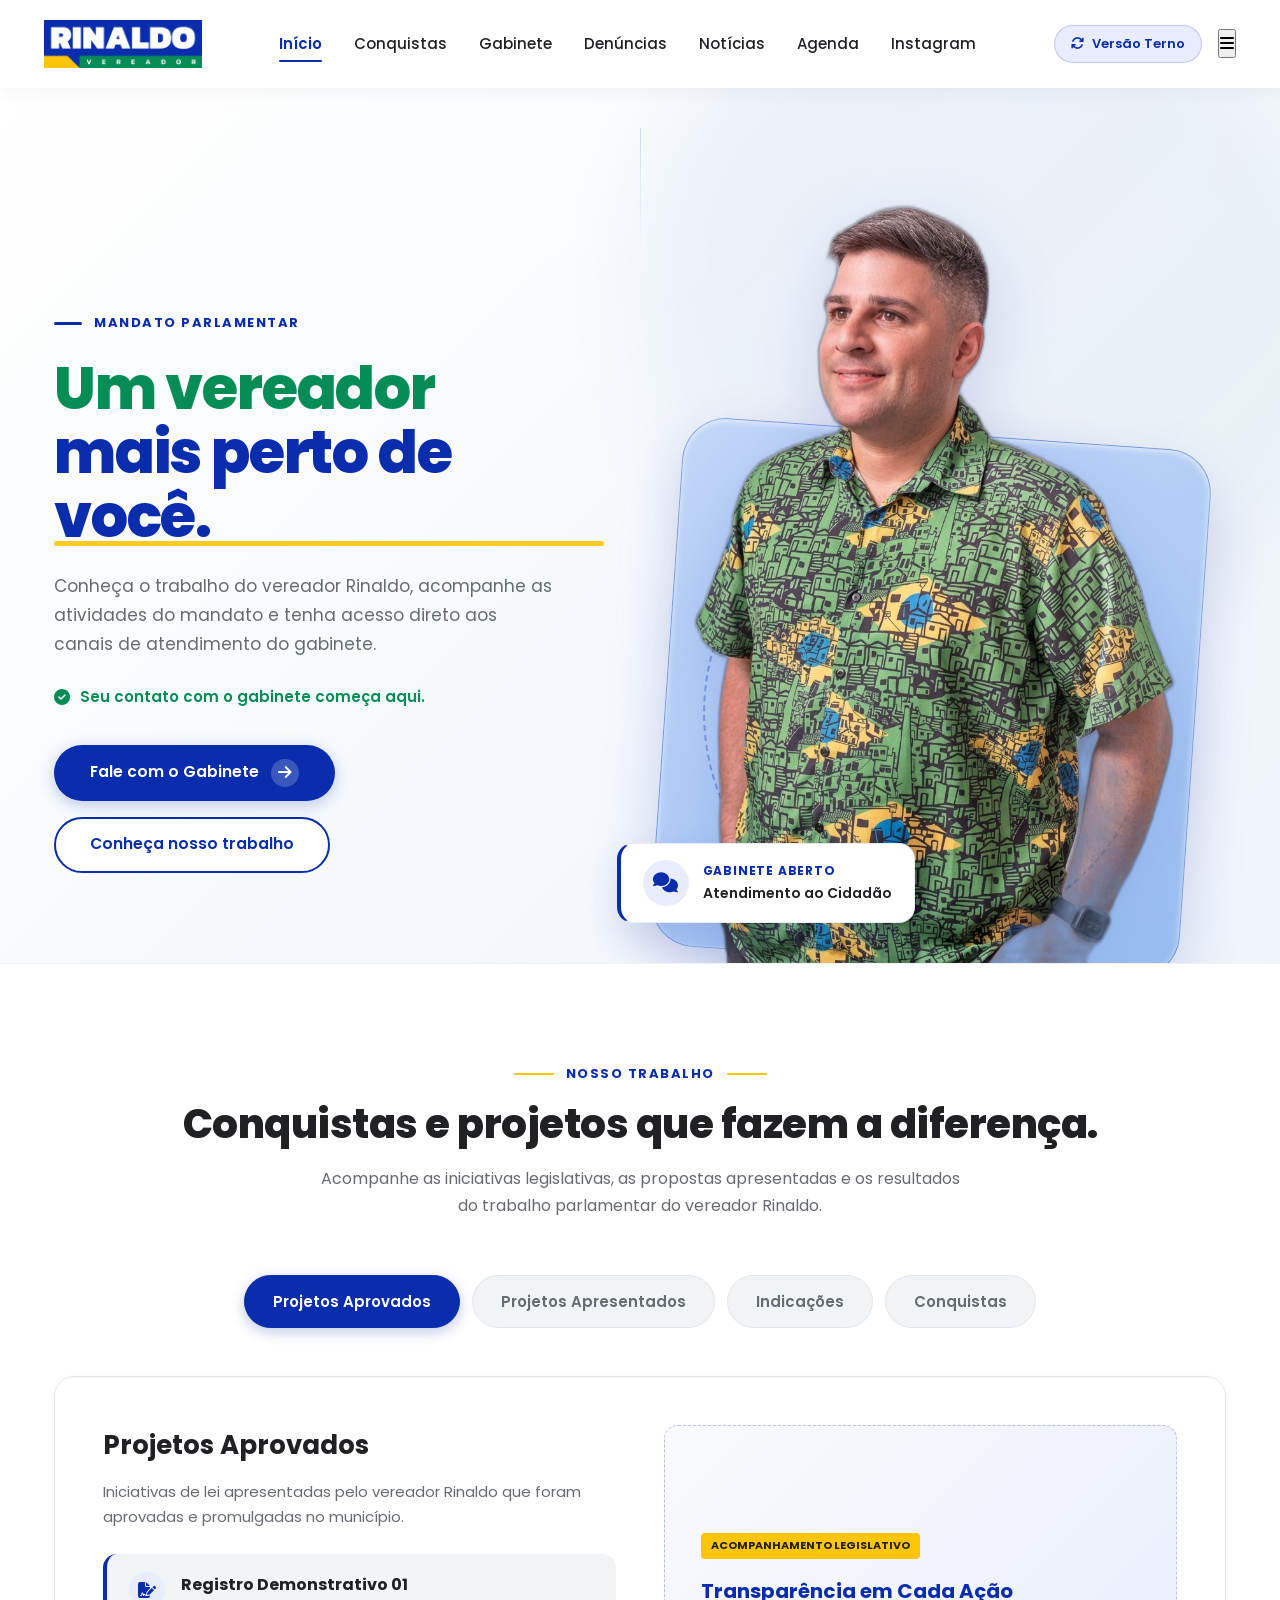
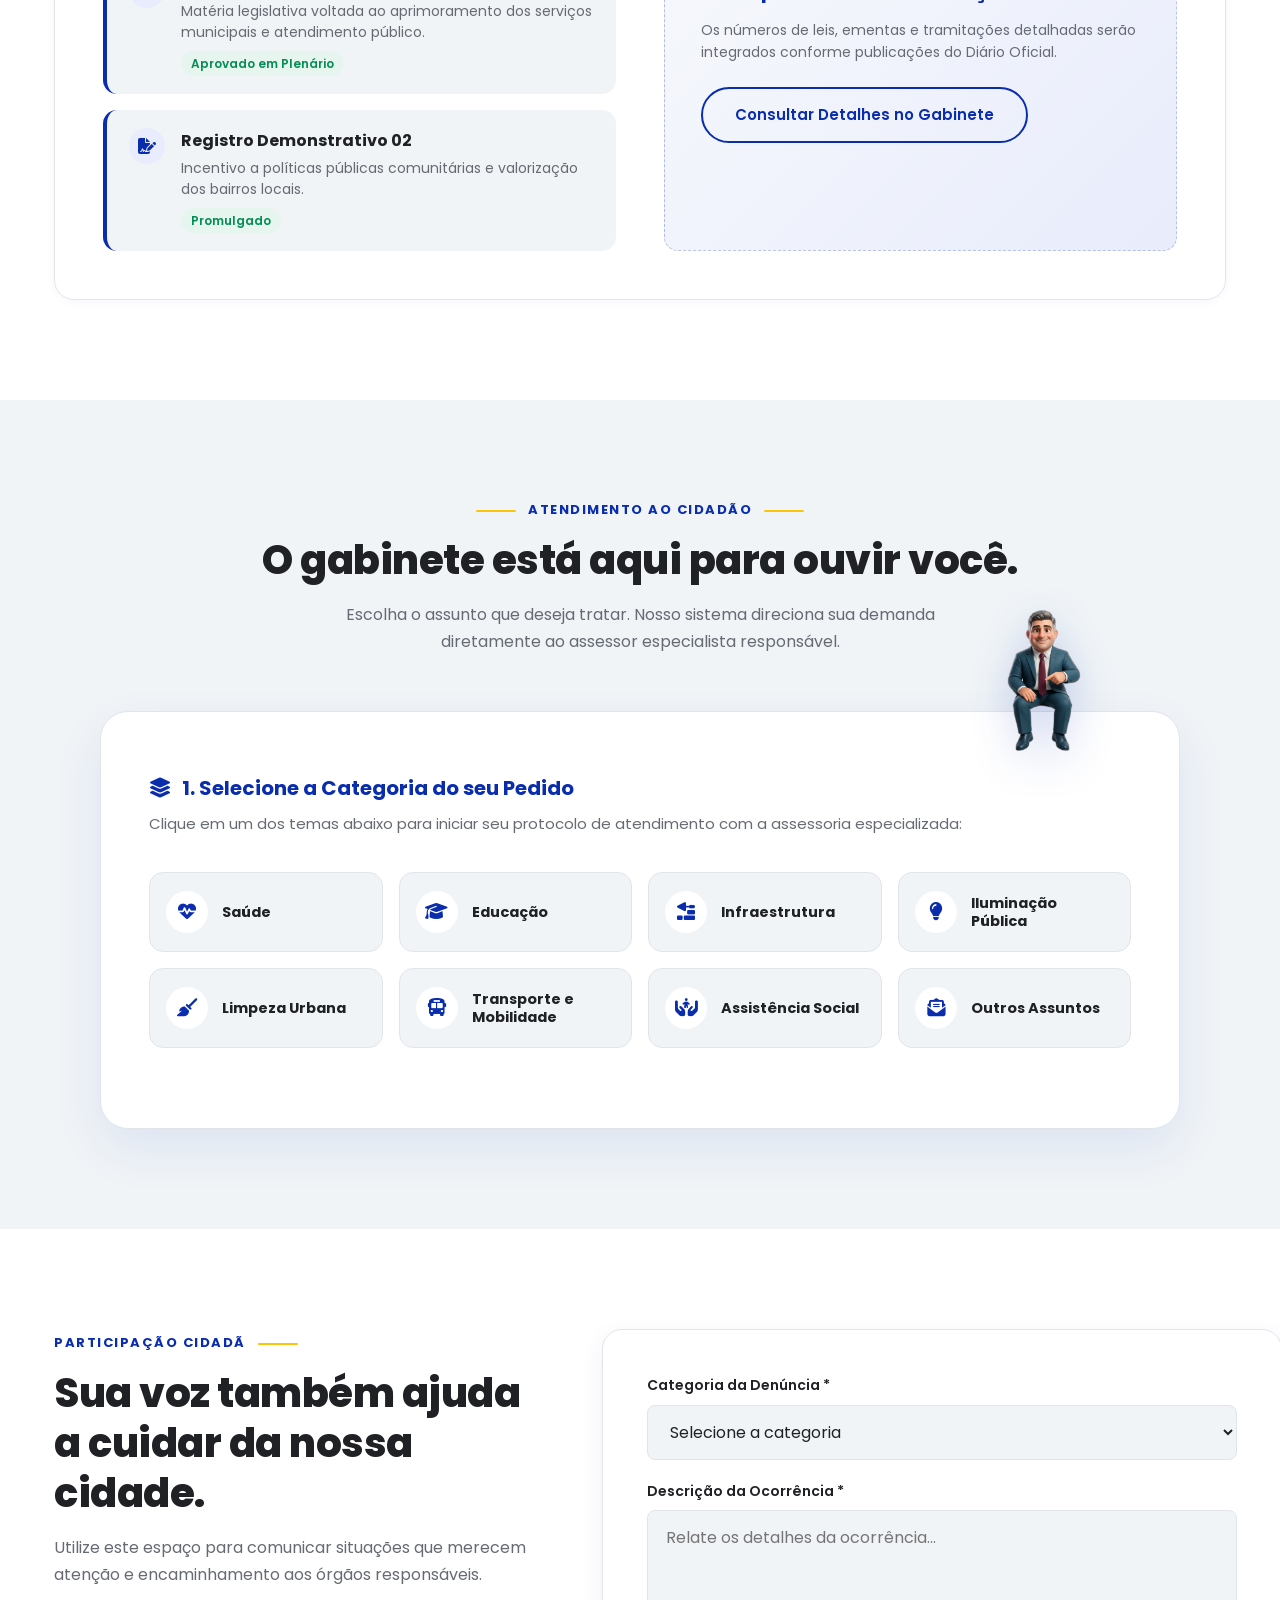
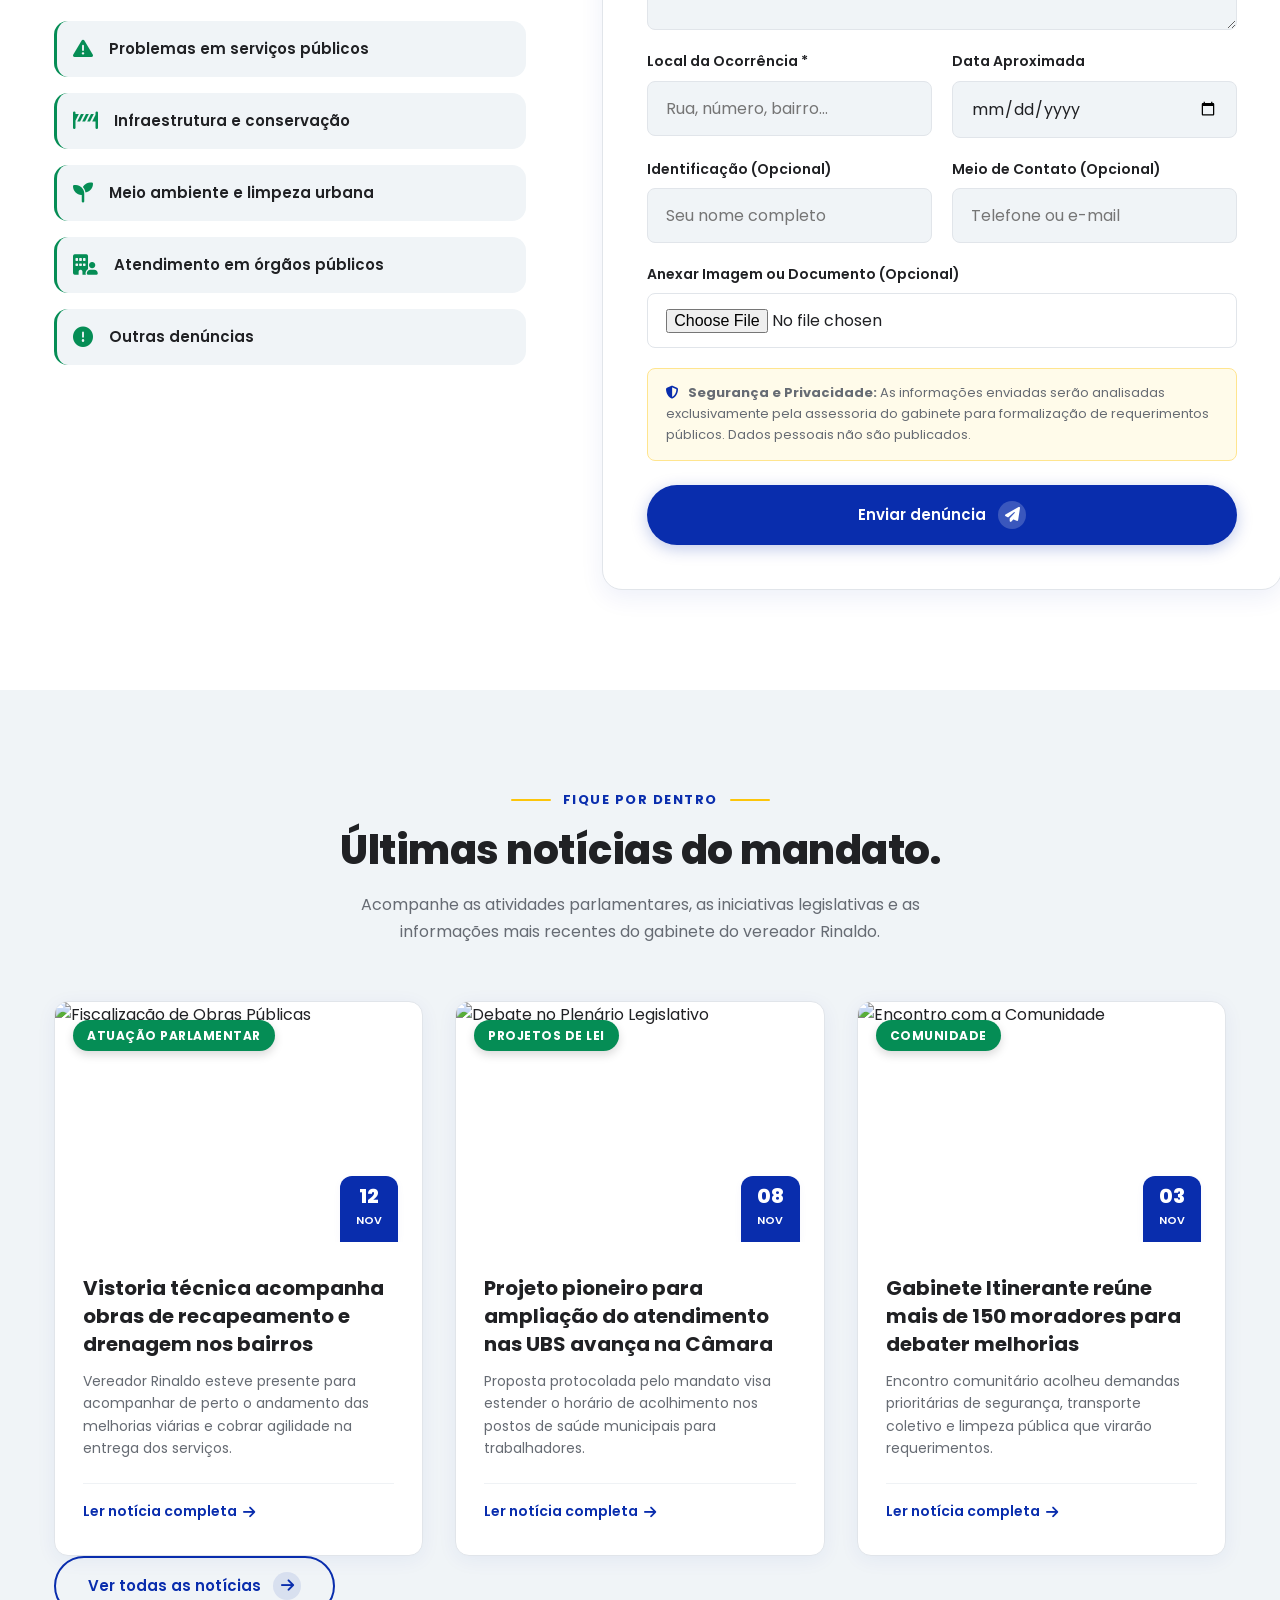
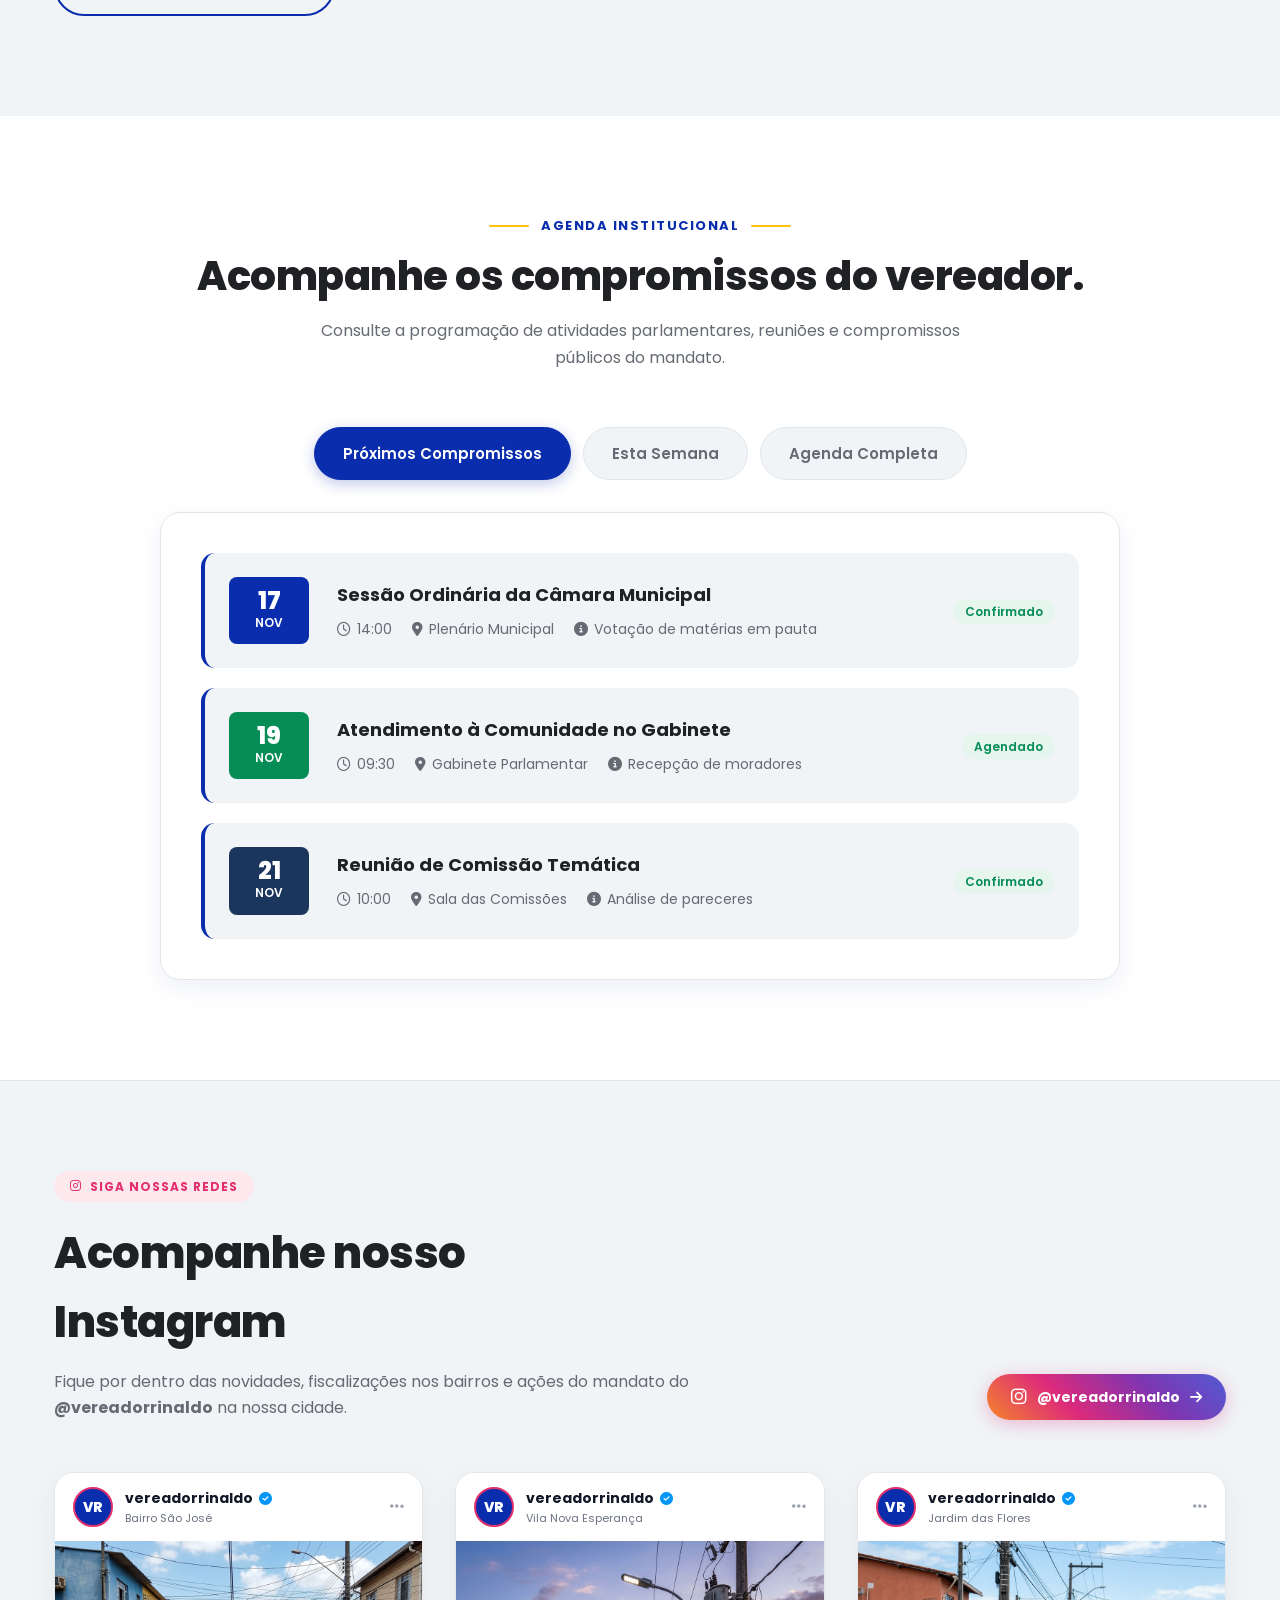
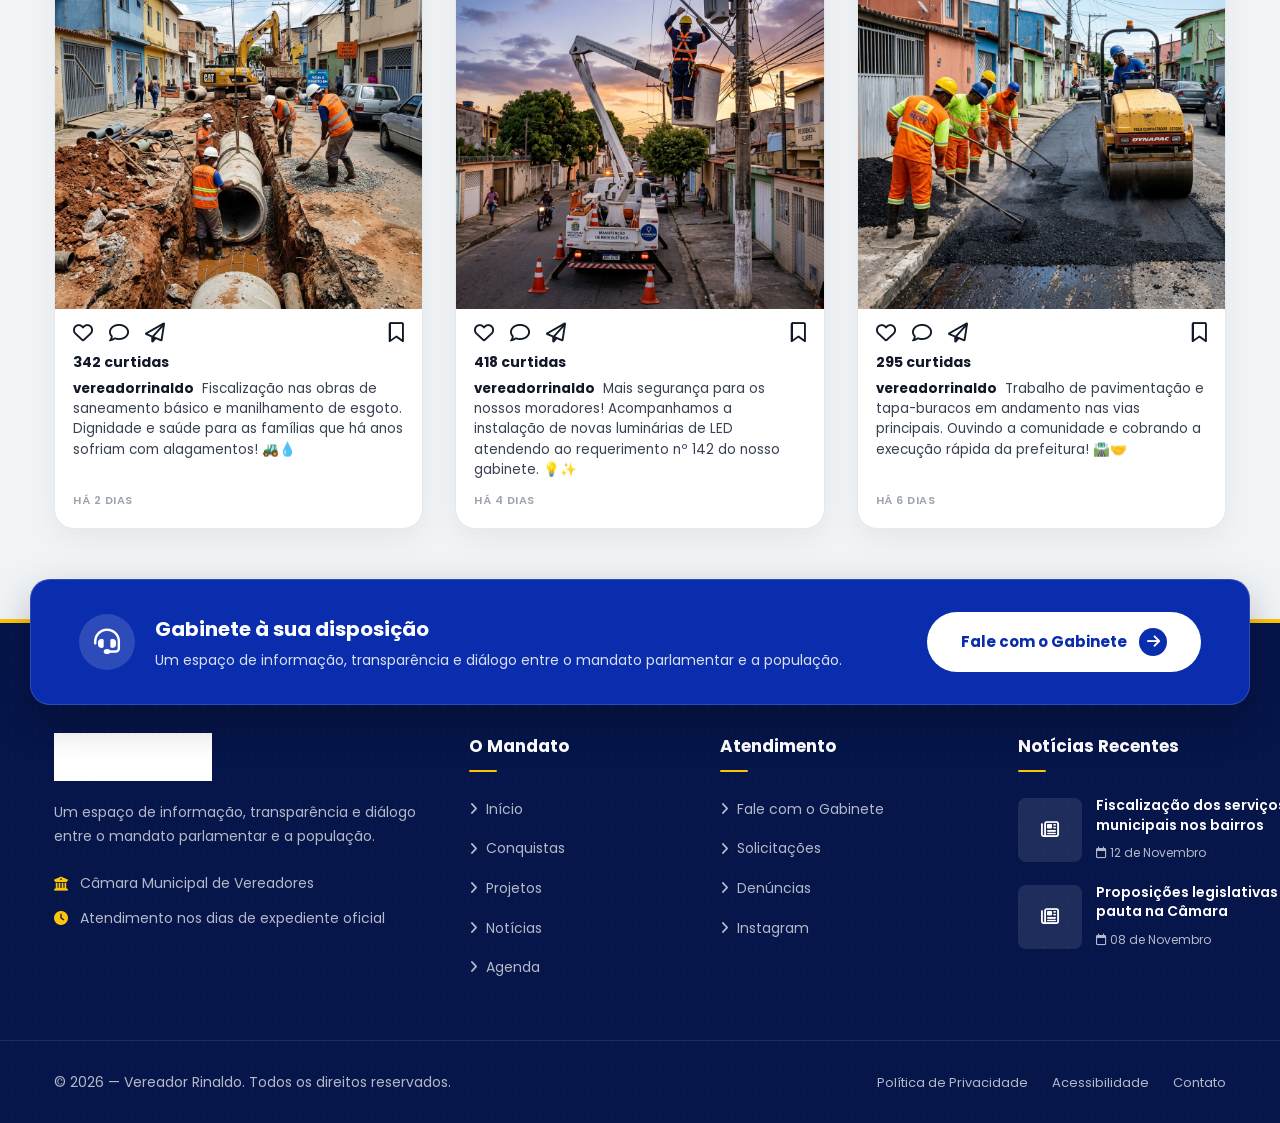
==== popular.html @ 8d2b25a8 "feat: Cria versao alternativa popular.html e seletor de comparacao de versoes" ====
<!DOCTYPE html>
<html lang="pt-BR">
<head>
  <meta charset="UTF-8">
  <meta name="viewport" content="width=device-width, initial-scale=1.0">
  <title>Vereador Rinaldo — Portal Institucional</title>
  <meta name="description" content="Portal oficial do mandato parlamentar do Vereador Rinaldo. Conheça projetos, conquistas e fale diretamente com o gabinete.">

  <!-- Favicon Oficial -->
  <link rel="icon" type="image/png" href="assets/images/logomarca_do_vereador.png">

  <!-- Tipografia Poppins (Referência Medilo) -->
  <link rel="preconnect" href="https://fonts.googleapis.com">
  <link rel="preconnect" href="https://fonts.gstatic.com" crossorigin>
  <link href="https://fonts.googleapis.com/css2?family=Poppins:ital,wght@0,300;0,400;0,500;0,600;0,700;0,800;1,400&display=swap" rel="stylesheet">

  <!-- Ícones Minimalistas Phosphor / FontAwesome Icons -->
  <link rel="stylesheet" href="https://cdnjs.cloudflare.com/ajax/libs/font-awesome/6.5.1/css/all.min.css">

  <!-- Estilos Globais com Cache Buster -->
  <link rel="stylesheet" href="assets/css/style.css?v=12.0">
</head>
<body>

  <!-- ==========================================================================
       FAIXA 01 — HEADER PREMIUM (Referência Fiel Medilo)
       ========================================================================== -->
  <header class="site-header" id="header">
    <div class="container header-container">
      <a href="#inicio" class="header-brand" aria-label="Vereador Rinaldo - Início">
        <img src="assets/images/logomarca_do_vereador.png" alt="Logomarca Oficial Vereador Rinaldo" class="header-logo">
      </a>

      <nav class="main-nav" id="mainNav" aria-label="Navegação Principal">
        <ul class="nav-list">
          <li><a href="#inicio" class="nav-link active">Início</a></li>
          <li><a href="#conquistas" class="nav-link">Conquistas</a></li>
          <li><a href="#gabinete" class="nav-link">Gabinete</a></li>
          <li><a href="#denuncias" class="nav-link">Denúncias</a></li>
          <li><a href="#noticias" class="nav-link">Notícias</a></li>
          <li><a href="#agenda" class="nav-link">Agenda</a></li>
          <li><a href="#instagram" class="nav-link">Instagram</a></li>
        </ul>
      </nav>

      <div class="header-actions">
        <!-- Seletor Discreto de Versão para Apresentação -->
        <a href="index.html" class="btn-version-switcher" title="Alternar para Versão Terno">
          <i class="fa-solid fa-arrows-rotate"></i> Versão Terno
        </a>
        <button class="mobile-menu-toggle" id="mobileMenuToggle" aria-label="Abrir Menu" aria-expanded="false">
          <i class="fa-solid fa-bars"></i>
        </button>
      </div>
    </div>
  </header>

  <main>
    <!-- ==========================================================================
         FAIXA 02 — HERO INSTITUCIONAL (Nova Direção de Arte Editorial Medilo)
         ========================================================================== -->
    <section class="hero-section" id="inicio">
      <!-- Elementos Geométricos Sutis de Camada (Substituem os círculos genéricos) -->
      <div class="hero-backdrop-shape"></div>
      <div class="hero-backdrop-glow"></div>
      <div class="hero-accent-strip"></div>

      <div class="container hero-grid">
        <div class="hero-content">
          <!-- Identificação Institucional Editorial (Padrão Medilo) -->
          <div class="hero-kicker">
            <span class="hero-kicker-bar"></span>
            <span class="hero-kicker-text">MANDATO PARLAMENTAR</span>
          </div>

          <!-- Título Principal com Impacto Editorial -->
          <h1 class="hero-title-editorial">
            <span class="hero-title-green">Um vereador</span> <br>
            <span class="hero-title-highlight">mais perto de você.<span class="hero-title-underline"></span></span>
          </h1>

          <!-- Descrição Institucional Calibrada -->
          <p class="hero-description">
            Conheça o trabalho do vereador Rinaldo, acompanhe as atividades do mandato e tenha acesso direto aos canais de atendimento do gabinete.
          </p>

          <!-- Chamada Complementar Discreta e Semibold -->
          <div class="hero-callout">
            <i class="fa-solid fa-circle-check"></i>
            <span>Seu contato com o gabinete começa aqui.</span>
          </div>

          <!-- Botões Duplos com Altura de 56px e Alinhamento Rigoroso -->
          <div class="hero-cta-group">
            <a href="#gabinete" class="btn btn-primary btn-hero">
              Fale com o Gabinete
              <span class="btn-capsule-icon"><i class="fa-solid fa-arrow-right"></i></span>
            </a>
            <a href="#conquistas" class="btn btn-secondary btn-hero">
              Conheça nosso trabalho
            </a>
          </div>
        </div>

        <!-- Composição Fotográfica Monumental Integrada com Camadas Suaves -->
        <div class="hero-visual">
          <div class="hero-composition-backdrop"></div>
          <div class="hero-organic-panel"></div>

          <!-- Card Flutuante: Gabinete Aberto / Atendimento ao Cidadão -->
          <div class="hero-floating-card">
            <div class="hero-floating-icon">
              <i class="fa-solid fa-comments"></i>
            </div>
            <div class="hero-floating-body">
              <span class="hero-floating-badge">GABINETE ABERTO</span>
              <span class="hero-floating-sub">Atendimento ao Cidadão</span>
            </div>
          </div>

          <!-- Fotografia Oficial Protagonista: Versão Popular -->
          <img src="assets/images/rinaldo-popular-v2-sem-fundo.png" alt="Fotografia Vereador Rinaldo - Comunidade" class="hero-image">
        </div>
      </div>
    </section>

    <!-- ==========================================================================
         FAIXA 03 — CONQUISTAS E PROJETOS APROVADOS (Referências: Imagens 02 e 05)
         ========================================================================== -->
    <section class="conquistas-section" id="conquistas">
      <div class="container">
        <div class="section-header-center">
          <div class="section-badge center">NOSSO TRABALHO</div>
          <h2 class="section-title">Conquistas e projetos que fazem a diferença.</h2>
          <p class="section-description">
            Acompanhe as iniciativas legislativas, as propostas apresentadas e os resultados do trabalho parlamentar do vereador Rinaldo.
          </p>
        </div>

        <!-- Navegação por Abas Horizontais (Medilo) -->
        <div class="tabs-nav" role="tablist">
          <button class="tab-btn active" data-tab="tab-aprovados" role="tab" aria-selected="true">Projetos Aprovados</button>
          <button class="tab-btn" data-tab="tab-apresentados" role="tab" aria-selected="false">Projetos Apresentados</button>
          <button class="tab-btn" data-tab="tab-indicacoes" role="tab" aria-selected="false">Indicações</button>
          <button class="tab-btn" data-tab="tab-conquistas" role="tab" aria-selected="false">Conquistas</button>
        </div>

        <!-- Painel Aba 1: Projetos Aprovados -->
        <div class="tab-panel active" id="tab-aprovados" role="tabpanel">
          <div class="tab-content-grid">
            <div>
              <div class="tab-header-area">
                <h3 class="tab-category-title">Projetos Aprovados</h3>
                <p class="tab-category-desc">Iniciativas de lei apresentadas pelo vereador Rinaldo que foram aprovadas e promulgadas no município.</p>
              </div>
              <div class="tab-items-list">
                <div class="work-item-card">
                  <div class="work-item-icon"><i class="fa-solid fa-file-signature"></i></div>
                  <div class="work-item-content">
                    <h4>Registro Demonstrativo 01</h4>
                    <p>Matéria legislativa voltada ao aprimoramento dos serviços municipais e atendimento público.</p>
                    <span class="work-item-status">Aprovado em Plenário</span>
                  </div>
                </div>
                <div class="work-item-card">
                  <div class="work-item-icon"><i class="fa-solid fa-file-signature"></i></div>
                  <div class="work-item-content">
                    <h4>Registro Demonstrativo 02</h4>
                    <p>Incentivo a políticas públicas comunitárias e valorização dos bairros locais.</p>
                    <span class="work-item-status">Promulgado</span>
                  </div>
                </div>
              </div>
            </div>
            <div class="tab-demonstrative-box">
              <span class="demonstrative-tag">Acompanhamento Legislativo</span>
              <h4 style="font-size: 20px; font-weight: 700; margin-bottom: 12px; color: var(--color-primary);">Transparência em Cada Ação</h4>
              <p style="font-size: 14px; color: var(--color-text-muted); line-height: 1.6; margin-bottom: 24px;">
                Os números de leis, ementas e tramitações detalhadas serão integrados conforme publicações do Diário Oficial.
              </p>
              <a href="#gabinete" class="btn btn-secondary" style="align-self: flex-start;">
                Consultar Detalhes no Gabinete
              </a>
            </div>
          </div>
        </div>

        <!-- Painel Aba 2: Projetos Apresentados -->
        <div class="tab-panel" id="tab-apresentados" role="tabpanel">
          <div class="tab-content-grid">
            <div>
              <div class="tab-header-area">
                <h3 class="tab-category-title">Projetos Apresentados</h3>
                <p class="tab-category-desc">Projetos de lei em tramitação nas comissões técnicas da Câmara Municipal.</p>
              </div>
              <div class="tab-items-list">
                <div class="work-item-card">
                  <div class="work-item-icon"><i class="fa-solid fa-clock-rotate-left"></i></div>
                  <div class="work-item-content">
                    <h4>Registro Demonstrativo de Tramitação</h4>
                    <p>Proposta legislativa em análise pelas comissões permanentes do legislativo.</p>
                    <span class="work-item-status" style="background: var(--color-primary-light); color: var(--color-primary);">Em Análise Técnica</span>
                  </div>
                </div>
              </div>
            </div>
            <div class="tab-demonstrative-box">
              <span class="demonstrative-tag">Atuação Contínua</span>
              <h4 style="font-size: 20px; font-weight: 700; margin-bottom: 12px; color: var(--color-primary);">Participação Popular</h4>
              <p style="font-size: 14px; color: var(--color-text-muted); line-height: 1.6; margin-bottom: 24px;">
                Você pode enviar sugestões para o aprimoramento dos projetos apresentados pelo vereador.
              </p>
              <a href="#gabinete" class="btn btn-secondary" style="align-self: flex-start;">Enviar Sugestão</a>
            </div>
          </div>
        </div>

        <!-- Painel Aba 3: Indicações -->
        <div class="tab-panel" id="tab-indicacoes" role="tabpanel">
          <div class="tab-content-grid">
            <div>
              <div class="tab-header-area">
                <h3 class="tab-category-title">Indicações e Requerimentos</h3>
                <p class="tab-category-desc">Demandas de zeladoria urbana, manutenção e melhorias encaminhadas ao Poder Executivo.</p>
              </div>
              <div class="tab-items-list">
                <div class="work-item-card">
                  <div class="work-item-icon"><i class="fa-solid fa-road"></i></div>
                  <div class="work-item-content">
                    <h4>Registro de Indicação Comunitária</h4>
                    <p>Solicitação oficial de serviços de infraestrutura e iluminação nos bairros.</p>
                    <span class="work-item-status">Encaminhado à Prefeitura</span>
                  </div>
                </div>
              </div>
            </div>
            <div class="tab-demonstrative-box">
              <span class="demonstrative-tag">Voz da Cidade</span>
              <h4 style="font-size: 20px; font-weight: 700; margin-bottom: 12px; color: var(--color-primary);">Fiscalização Ativa</h4>
              <p style="font-size: 14px; color: var(--color-text-muted); line-height: 1.6; margin-bottom: 24px;">
                Cada indicação nasce do contato direto do vereador com os moradores nas comunidades.
              </p>
              <a href="#denuncias" class="btn btn-secondary" style="align-self: flex-start;">Indicar uma Demanda</a>
            </div>
          </div>
        </div>

        <!-- Painel Aba 4: Conquistas -->
        <div class="tab-panel" id="tab-conquistas" role="tabpanel">
          <div class="tab-content-grid">
            <div>
              <div class="tab-header-area">
                <h3 class="tab-category-title">Conquistas do Mandato</h3>
                <p class="tab-category-desc">Ações diretas, mediações bem-sucedidas e benefícios entregues à população.</p>
              </div>
              <div class="tab-items-list">
                <div class="work-item-card">
                  <div class="work-item-icon"><i class="fa-solid fa-check-double"></i></div>
                  <div class="work-item-content">
                    <h4>Conquista Institucional Demonstrativa</h4>
                    <p>Resultados obtidos por meio da articulação parlamentar em prol dos cidadãos.</p>
                    <span class="work-item-status">Ação Concluída</span>
                  </div>
                </div>
              </div>
            </div>
            <div class="tab-demonstrative-box">
              <span class="demonstrative-tag">Resultados Reais</span>
              <h4 style="font-size: 20px; font-weight: 700; margin-bottom: 12px; color: var(--color-primary);">Compromisso Público</h4>
              <p style="font-size: 14px; color: var(--color-text-muted); line-height: 1.6; margin-bottom: 24px;">
                Informações e relatórios de prestação de contas periódicos do mandato parlamentar.
              </p>
              <a href="#gabinete" class="btn btn-secondary" style="align-self: flex-start;">Falar com o Gabinete</a>
            </div>
          </div>
        </div>

      </div>
    </section>

    <!-- ==========================================================================
         FAIXA 04 — FALE COM O GABINETE (Sistema Interativo de Filas + Mascote 3D)
         ========================================================================== -->
    <section class="gabinete-section" id="gabinete">
      <div class="container">
        <div class="section-header-center">
          <div class="section-badge center">ATENDIMENTO AO CIDADÃO</div>
          <h2 class="section-title">O gabinete está aqui para ouvir você.</h2>
          <p class="section-description">
            Escolha o assunto que deseja tratar. Nosso sistema direciona sua demanda diretamente ao assessor especialista responsável.
          </p>
        </div>

        <!-- Moldura Interativa com o Mascote 3D Sentado no Topo -->
        <div class="gabinete-funnel-wrapper">
          <!-- Mascote 3D Oficial Perched no Topo com Transparência Real -->
          <img src="assets/images/mascote-rinaldo-sentado-sem-fundo.png" alt="Mascote 3D Rinaldo Atendimento" class="mascote-top-perched">

          <div class="funnel-intro-box">
            <h3 class="funnel-step-title">
              <i class="fa-solid fa-layer-group"></i> 1. Selecione a Categoria do seu Pedido
            </h3>
            <p class="funnel-step-subtitle">Clique em um dos temas abaixo para iniciar seu protocolo de atendimento com a assessoria especializada:</p>
          </div>

          <!-- Grid dos 8 Chips Temáticos (Filas) -->
          <div class="gabinete-categories-grid">
            <div class="gabinete-category-chip" data-fila="Saúde">
              <div class="category-chip-icon"><i class="fa-solid fa-heart-pulse"></i></div>
              <span class="category-chip-name">Saúde</span>
            </div>

            <div class="gabinete-category-chip" data-fila="Educação">
              <div class="category-chip-icon"><i class="fa-solid fa-graduation-cap"></i></div>
              <span class="category-chip-name">Educação</span>
            </div>

            <div class="gabinete-category-chip" data-fila="Infraestrutura">
              <div class="category-chip-icon"><i class="fa-solid fa-trowel-bricks"></i></div>
              <span class="category-chip-name">Infraestrutura</span>
            </div>

            <div class="gabinete-category-chip" data-fila="Iluminação Pública">
              <div class="category-chip-icon"><i class="fa-solid fa-lightbulb"></i></div>
              <span class="category-chip-name">Iluminação Pública</span>
            </div>

            <div class="gabinete-category-chip" data-fila="Limpeza Urbana">
              <div class="category-chip-icon"><i class="fa-solid fa-broom"></i></div>
              <span class="category-chip-name">Limpeza Urbana</span>
            </div>

            <div class="gabinete-category-chip" data-fila="Transporte e Mobilidade">
              <div class="category-chip-icon"><i class="fa-solid fa-bus"></i></div>
              <span class="category-chip-name">Transporte e Mobilidade</span>
            </div>

            <div class="gabinete-category-chip" data-fila="Assistência Social">
              <div class="category-chip-icon"><i class="fa-solid fa-hands-holding-child"></i></div>
              <span class="category-chip-name">Assistência Social</span>
            </div>

            <div class="gabinete-category-chip" data-fila="Outros Assuntos">
              <div class="category-chip-icon"><i class="fa-solid fa-envelope-open-text"></i></div>
              <span class="category-chip-name">Outros Assuntos</span>
            </div>
          </div>

          <!-- Painel Dinâmico do Assessor Responsável (Handoff) -->
          <div class="assessor-handoff-panel" id="assessorHandoffPanel">
            <!-- Card do Especialista -->
            <div class="assessor-profile-card">
              <img src="" alt="Assessor Responsável" class="assessor-avatar-img" id="assessorAvatar">
              <div class="assessor-details">
                <h4>
                  <span id="assessorNome">Assessor Responsável</span>
                  <i class="fa-solid fa-circle-check" style="color: var(--color-primary); font-size: 15px;"></i>
                </h4>
                <span class="assessor-cargo-tag" id="assessorCargo">Assessoria Parlamentar</span>
                <p class="assessor-greeting" id="assessorMensagem">Mensagem de acolhimento do assessor.</p>
              </div>
            </div>

            <!-- Formulário Rápido de 3 Campos -->
            <form id="formHandoffGabinete">
              <div class="funnel-form-grid">
                <div class="form-group">
                  <label for="cidadaoNome" class="form-label">Seu Nome Completo *</label>
                  <input type="text" id="cidadaoNome" class="form-control" placeholder="Digite seu nome" required>
                </div>

                <div class="form-group">
                  <label for="cidadaoBairro" class="form-label">Seu Bairro / Região *</label>
                  <input type="text" id="cidadaoBairro" class="form-control" placeholder="Ex: Bairro São José" required>
                </div>

                <div class="form-group">
                  <label for="cidadaoTelefone" class="form-label">Seu WhatsApp *</label>
                  <input type="tel" id="cidadaoTelefone" class="form-control" placeholder="(00) 00000-0000" required>
                </div>
              </div>

              <!-- Box de Protocolo Institucional -->
              <div class="protocol-badge-box">
                <div>
                  <span style="font-size: 12px; font-weight: 700; text-transform: uppercase; color: var(--color-text-muted); display: block;">Número de Protocolo Oficial</span>
                  <span class="protocol-number" id="protocoloDisplay">#VR-2026-0000</span>
                </div>
                <div style="font-size: 13px; color: var(--color-secondary); font-weight: 600;">
                  <i class="fa-solid fa-shield-halved"></i> Triagem Automática Concluída
                </div>
              </div>

              <button type="submit" class="btn-whatsapp-handoff">
                <i class="fa-brands fa-whatsapp" style="font-size: 22px;"></i>
                Encaminhar Protocolo ao Gabinete via WhatsApp
              </button>
            </form>
          </div>
        </div>
      </div>
    </section>

    <!-- ==========================================================================
         FAIXA 05 — FORMULÁRIOS DE DENÚNCIA (Referência: Imagem 04 Medilo)
         ========================================================================== -->
    <section class="denuncias-section" id="denuncias">
      <div class="container">
        <div class="denuncias-layout">
          <div class="denuncias-info-panel">
            <div class="section-badge">PARTICIPAÇÃO CIDADÃ</div>
            <h2 class="section-title">Sua voz também ajuda a cuidar da nossa cidade.</h2>
            <p class="section-description">
              Utilize este espaço para comunicar situações que merecem atenção e encaminhamento aos órgãos responsáveis.
            </p>

            <div class="denuncias-category-list">
              <div class="category-info-item">
                <i class="fa-solid fa-triangle-exclamation"></i>
                <span>Problemas em serviços públicos</span>
              </div>
              <div class="category-info-item">
                <i class="fa-solid fa-road-barrier"></i>
                <span>Infraestrutura e conservação</span>
              </div>
              <div class="category-info-item">
                <i class="fa-solid fa-seedling"></i>
                <span>Meio ambiente e limpeza urbana</span>
              </div>
              <div class="category-info-item">
                <i class="fa-solid fa-building-user"></i>
                <span>Atendimento em órgãos públicos</span>
              </div>
              <div class="category-info-item">
                <i class="fa-solid fa-circle-exclamation"></i>
                <span>Outras denúncias</span>
              </div>
            </div>
          </div>

          <div class="denuncias-form-card">
            <form id="formDenuncia">
              <div class="form-grid">
                <div class="form-group full-width">
                  <label for="categoria" class="form-label">Categoria da Denúncia *</label>
                  <select id="categoria" class="form-control" required>
                    <option value="" disabled selected>Selecione a categoria</option>
                    <option value="servicos">Problemas em serviços públicos</option>
                    <option value="infra">Infraestrutura e conservação</option>
                    <option value="meioambiente">Meio ambiente e limpeza urbana</option>
                    <option value="orgaos">Atendimento em órgãos públicos</option>
                    <option value="outras">Outras denúncias</option>
                  </select>
                </div>

                <div class="form-group full-width">
                  <label for="descricao" class="form-label">Descrição da Ocorrência *</label>
                  <textarea id="descricao" class="form-control" placeholder="Relate os detalhes da ocorrência..." required></textarea>
                </div>

                <div class="form-group">
                  <label for="local" class="form-label">Local da Ocorrência *</label>
                  <input type="text" id="local" class="form-control" placeholder="Rua, número, bairro..." required>
                </div>

                <div class="form-group">
                  <label for="dataOcorrencia" class="form-label">Data Aproximada</label>
                  <input type="date" id="dataOcorrencia" class="form-control">
                </div>

                <div class="form-group">
                  <label for="nome" class="form-label">Identificação (Opcional)</label>
                  <input type="text" id="nome" class="form-control" placeholder="Seu nome completo">
                </div>

                <div class="form-group">
                  <label for="contato" class="form-label">Meio de Contato (Opcional)</label>
                  <input type="text" id="contato" class="form-control" placeholder="Telefone ou e-mail">
                </div>

                <div class="form-group full-width">
                  <label for="anexo" class="form-label">Anexar Imagem ou Documento (Opcional)</label>
                  <input type="file" id="anexo" class="form-control" style="background: white;">
                </div>
              </div>

              <div class="privacy-notice">
                <i class="fa-solid fa-shield-halved" style="color: var(--color-primary); margin-right: 6px;"></i>
                <strong>Segurança e Privacidade:</strong> As informações enviadas serão analisadas exclusivamente pela assessoria do gabinete para formalização de requerimentos públicos. Dados pessoais não são publicados.
              </div>

              <button type="submit" class="btn btn-primary" style="width: 100%;">
                Enviar denúncia
                <span class="btn-capsule-icon"><i class="fa-solid fa-paper-plane"></i></span>
              </button>

              <div id="formFeedback" style="display: none;"></div>
            </form>
          </div>
        </div>
      </div>
    </section>

    <!-- ==========================================================================
         FAIXA 06 — NOTÍCIAS DO MANDATO (Referência: Imagem 06 Medilo)
         ========================================================================== -->
    <section class="noticias-section" id="noticias">
      <div class="container">
        <div class="section-header-center">
          <div class="section-badge center">FIQUE POR DENTRO</div>
          <h2 class="section-title">Últimas notícias do mandato.</h2>
          <p class="section-description">
            Acompanhe as atividades parlamentares, as iniciativas legislativas e as informações mais recentes do gabinete do vereador Rinaldo.
          </p>
        </div>

        <div class="noticias-grid">
          <!-- Card Notícia 1 -->
          <article class="noticia-card">
            <div class="noticia-image-wrapper">
              <img src="https://images.unsplash.com/photo-1541872703-74c5e44368f9?auto=format&fit=crop&w=800&q=80" alt="Fiscalização de Obras Públicas" class="noticia-img">
              <span class="noticia-category-tag">Atuação Parlamentar</span>
              <div class="noticia-date-badge">
                <span class="day">12</span>
                <span class="month">Nov</span>
              </div>
            </div>
            <div class="noticia-body">
              <h3 class="noticia-title">Vistoria técnica acompanha obras de recapeamento e drenagem nos bairros</h3>
              <p class="noticia-summary">
                Vereador Rinaldo esteve presente para acompanhar de perto o andamento das melhorias viárias e cobrar agilidade na entrega dos serviços.
              </p>
              <div class="noticia-footer">
                <span class="noticia-link">Ler notícia completa <i class="fa-solid fa-arrow-right"></i></span>
              </div>
            </div>
          </article>

          <!-- Card Notícia 2 -->
          <article class="noticia-card">
            <div class="noticia-image-wrapper">
              <img src="https://images.unsplash.com/photo-1575320181282-9afab399332c?auto=format&fit=crop&w=800&q=80" alt="Debate no Plenário Legislativo" class="noticia-img">
              <span class="noticia-category-tag">Projetos de Lei</span>
              <div class="noticia-date-badge">
                <span class="day">08</span>
                <span class="month">Nov</span>
              </div>
            </div>
            <div class="noticia-body">
              <h3 class="noticia-title">Projeto pioneiro para ampliação do atendimento nas UBS avança na Câmara</h3>
              <p class="noticia-summary">
                Proposta protocolada pelo mandato visa estender o horário de acolhimento nos postos de saúde municipais para trabalhadores.
              </p>
              <div class="noticia-footer">
                <span class="noticia-link">Ler notícia completa <i class="fa-solid fa-arrow-right"></i></span>
              </div>
            </div>
          </article>

          <!-- Card Notícia 3 -->
          <article class="noticia-card">
            <div class="noticia-image-wrapper">
              <img src="https://images.unsplash.com/photo-1577495508048-b635879837f1?auto=format&fit=crop&w=800&q=80" alt="Encontro com a Comunidade" class="noticia-img">
              <span class="noticia-category-tag">Comunidade</span>
              <div class="noticia-date-badge">
                <span class="day">03</span>
                <span class="month">Nov</span>
              </div>
            </div>
            <div class="noticia-body">
              <h3 class="noticia-title">Gabinete Itinerante reúne mais de 150 moradores para debater melhorias</h3>
              <p class="noticia-summary">
                Encontro comunitário acolheu demandas prioritárias de segurança, transporte coletivo e limpeza pública que virarão requerimentos.
              </p>
              <div class="noticia-footer">
                <span class="noticia-link">Ler notícia completa <i class="fa-solid fa-arrow-right"></i></span>
              </div>
            </div>
          </article>
        </div>

        <div class="noticias-action-area">
          <a href="#noticias" class="btn btn-secondary">
            Ver todas as notícias
            <span class="btn-capsule-icon" style="background: rgba(9, 45, 173, 0.1);"><i class="fa-solid fa-arrow-right"></i></span>
          </a>
        </div>
      </div>
    </section>

    <!-- ==========================================================================
         FAIXA 07 — AGENDA DO VEREADOR (Referência: Imagem 05 Medilo)
         ========================================================================== -->
    <section class="agenda-section" id="agenda">
      <div class="container">
        <div class="section-header-center">
          <div class="section-badge center">AGENDA INSTITUCIONAL</div>
          <h2 class="section-title">Acompanhe os compromissos do vereador.</h2>
          <p class="section-description">
            Consulte a programação de atividades parlamentares, reuniões e compromissos públicos do mandato.
          </p>
        </div>

        <div class="agenda-tabs-wrapper">
          <div class="tabs-nav" style="margin-bottom: 32px;">
            <button class="tab-btn agenda-tab-btn active">Próximos Compromissos</button>
            <button class="tab-btn agenda-tab-btn">Esta Semana</button>
            <button class="tab-btn agenda-tab-btn">Agenda Completa</button>
          </div>

          <div class="agenda-panel">
            <div class="agenda-list">
              <!-- Item de Agenda 1 -->
              <div class="agenda-item">
                <div class="agenda-date-box">
                  <span class="day">17</span>
                  <span class="month">Nov</span>
                </div>
                <div class="agenda-details">
                  <h4 class="agenda-item-title">Sessão Ordinária da Câmara Municipal</h4>
                  <div class="agenda-meta">
                    <span class="agenda-meta-item"><i class="fa-regular fa-clock"></i> 14:00</span>
                    <span class="agenda-meta-item"><i class="fa-solid fa-location-dot"></i> Plenário Municipal</span>
                    <span class="agenda-meta-item"><i class="fa-solid fa-info-circle"></i> Votação de matérias em pauta</span>
                  </div>
                </div>
                <div>
                  <span class="agenda-status-tag">Confirmado</span>
                </div>
              </div>

              <!-- Item de Agenda 2 -->
              <div class="agenda-item">
                <div class="agenda-date-box" style="background: #058D55;">
                  <span class="day">19</span>
                  <span class="month">Nov</span>
                </div>
                <div class="agenda-details">
                  <h4 class="agenda-item-title">Atendimento à Comunidade no Gabinete</h4>
                  <div class="agenda-meta">
                    <span class="agenda-meta-item"><i class="fa-regular fa-clock"></i> 09:30</span>
                    <span class="agenda-meta-item"><i class="fa-solid fa-location-dot"></i> Gabinete Parlamentar</span>
                    <span class="agenda-meta-item"><i class="fa-solid fa-info-circle"></i> Recepção de moradores</span>
                  </div>
                </div>
                <div>
                  <span class="agenda-status-tag" style="background: #e6f6ee; color: #058D55;">Agendado</span>
                </div>
              </div>

              <!-- Item de Agenda 3 -->
              <div class="agenda-item">
                <div class="agenda-date-box" style="background: #1A365D;">
                  <span class="day">21</span>
                  <span class="month">Nov</span>
                </div>
                <div class="agenda-details">
                  <h4 class="agenda-item-title">Reunião de Comissão Temática</h4>
                  <div class="agenda-meta">
                    <span class="agenda-meta-item"><i class="fa-regular fa-clock"></i> 10:00</span>
                    <span class="agenda-meta-item"><i class="fa-solid fa-location-dot"></i> Sala das Comissões</span>
                    <span class="agenda-meta-item"><i class="fa-solid fa-info-circle"></i> Análise de pareceres</span>
                  </div>
                </div>
                <div>
                  <span class="agenda-status-tag">Confirmado</span>
                </div>
              </div>
            </div>

            <!-- Estado Vazio Padronizado quando não houver registros -->
            <!--
            <div class="agenda-empty-state">
              <i class="fa-regular fa-calendar-xmark"></i>
              <p>A programação de compromissos será divulgada neste espaço.</p>
            </div>
            -->
          </div>
        </div>
      </div>
    </section>

    <!-- ==========================================================================
         FAIXA 08 — NOSSO INSTAGRAM (Mockup Fiel ao App Instagram da Referência)
         ========================================================================== -->
    <section class="instagram-section" id="instagram">
      <div class="container">
        <!-- Cabeçalho idêntico à referência (Badge rosa, Título, Descrição e Botão Gradiente à direita) -->
        <div class="instagram-section-header">
          <div class="instagram-header-left">
            <div class="instagram-badge-pill">
              <i class="fa-brands fa-instagram"></i> SIGA NOSSAS REDES
            </div>
            <h2 class="instagram-section-title">Acompanhe nosso Instagram</h2>
            <p class="instagram-section-desc">
              Fique por dentro das novidades, fiscalizações nos bairros e ações do mandato do <strong>@vereadorrinaldo</strong> na nossa cidade.
            </p>
          </div>
          <div>
            <a href="https://instagram.com" class="btn-instagram-gradient" target="_blank" rel="noopener noreferrer">
              <i class="fa-brands fa-instagram" style="font-size: 18px;"></i>
              @vereadorrinaldo
              <i class="fa-solid fa-arrow-right"></i>
            </a>
          </div>
        </div>

        <div class="instagram-mockup-grid">
          <!-- Card Mockup 1: Saneamento / Obras de Drenagem e Esgoto -->
          <article class="insta-post-frame">
            <div class="insta-post-header">
              <div class="insta-user-info">
                <div class="insta-avatar">VR</div>
                <div class="insta-user-names">
                  <div class="insta-username-row">
                    <span>vereadorrinaldo</span>
                    <i class="fa-solid fa-circle-check insta-verified"></i>
                  </div>
                  <span class="insta-location">Bairro São José</span>
                </div>
              </div>
              <div class="insta-more-btn"><i class="fa-solid fa-ellipsis"></i></div>
            </div>

            <div class="insta-media-box">
              <img src="assets/images/insta-saneamento-brasil.jpg" alt="Obras de Saneamento e Manilhas">
            </div>

            <div class="insta-actions-row">
              <div class="insta-actions-left">
                <i class="fa-regular fa-heart"></i>
                <i class="fa-regular fa-comment"></i>
                <i class="fa-regular fa-paper-plane"></i>
              </div>
              <i class="fa-regular fa-bookmark insta-action-save"></i>
            </div>

            <div class="insta-likes-count">342 curtidas</div>

            <div class="insta-caption-box">
              <span class="insta-caption-user">vereadorrinaldo</span>
              Fiscalização nas obras de saneamento básico e manilhamento de esgoto. Dignidade e saúde para as famílias que há anos sofriam com alagamentos! 🚜💧
            </div>

            <div class="insta-time-ago">HÁ 2 DIAS</div>
          </article>

          <!-- Card Mockup 2: Iluminação Pública em LED nos Bairros -->
          <article class="insta-post-frame">
            <div class="insta-post-header">
              <div class="insta-user-info">
                <div class="insta-avatar">VR</div>
                <div class="insta-user-names">
                  <div class="insta-username-row">
                    <span>vereadorrinaldo</span>
                    <i class="fa-solid fa-circle-check insta-verified"></i>
                  </div>
                  <span class="insta-location">Vila Nova Esperança</span>
                </div>
              </div>
              <div class="insta-more-btn"><i class="fa-solid fa-ellipsis"></i></div>
            </div>

            <div class="insta-media-box">
              <img src="assets/images/insta-iluminacao-brasil.jpg" alt="Instalação de Iluminação Pública">
            </div>

            <div class="insta-actions-row">
              <div class="insta-actions-left">
                <i class="fa-regular fa-heart"></i>
                <i class="fa-regular fa-comment"></i>
                <i class="fa-regular fa-paper-plane"></i>
              </div>
              <i class="fa-regular fa-bookmark insta-action-save"></i>
            </div>

            <div class="insta-likes-count">418 curtidas</div>

            <div class="insta-caption-box">
              <span class="insta-caption-user">vereadorrinaldo</span>
              Mais segurança para os nossos moradores! Acompanhamos a instalação de novas luminárias de LED atendendo ao requerimento nº 142 do nosso gabinete. 💡✨
            </div>

            <div class="insta-time-ago">HÁ 4 DIAS</div>
          </article>

          <!-- Card Mockup 3: Zeladoria Urbana e Pavimentação com Moradores -->
          <article class="insta-post-frame">
            <div class="insta-post-header">
              <div class="insta-user-info">
                <div class="insta-avatar">VR</div>
                <div class="insta-user-names">
                  <div class="insta-username-row">
                    <span>vereadorrinaldo</span>
                    <i class="fa-solid fa-circle-check insta-verified"></i>
                  </div>
                  <span class="insta-location">Jardim das Flores</span>
                </div>
              </div>
              <div class="insta-more-btn"><i class="fa-solid fa-ellipsis"></i></div>
            </div>

            <div class="insta-media-box">
              <img src="assets/images/insta-asfalto-brasil.jpg" alt="Obras de Pavimentação e Asfalto">
            </div>

            <div class="insta-actions-row">
              <div class="insta-actions-left">
                <i class="fa-regular fa-heart"></i>
                <i class="fa-regular fa-comment"></i>
                <i class="fa-regular fa-paper-plane"></i>
              </div>
              <i class="fa-regular fa-bookmark insta-action-save"></i>
            </div>

            <div class="insta-likes-count">295 curtidas</div>

            <div class="insta-caption-box">
              <span class="insta-caption-user">vereadorrinaldo</span>
              Trabalho de pavimentação e tapa-buracos em andamento nas vias principais. Ouvindo a comunidade e cobrando a execução rápida da prefeitura! 🛣️🤝
            </div>

            <div class="insta-time-ago">HÁ 6 DIAS</div>
          </article>
        </div>
      </div>
    </section>
  </main>

  <!-- ==========================================================================
       FAIXA 09 — FOOTER INSTITUCIONAL PREMIUM (Referência: Imagem 07 Medilo)
       ========================================================================== -->
  <footer class="site-footer">
    <div class="footer-overlay-pattern"></div>

    <!-- Painel Institucional Avançado sobre a borda superior (Medilo) -->
    <div class="footer-floating-panel">
      <div class="floating-panel-left">
        <div class="floating-panel-icon">
          <i class="fa-solid fa-headset"></i>
        </div>
        <div class="floating-panel-text">
          <h3>Gabinete à sua disposição</h3>
          <p>Um espaço de informação, transparência e diálogo entre o mandato parlamentar e a população.</p>
        </div>
      </div>
      <a href="#gabinete" class="btn" style="background: #ffffff; color: var(--color-primary); font-weight: 700;">
        Fale com o Gabinete
        <span class="btn-capsule-icon" style="background: var(--color-primary); color: #ffffff;"><i class="fa-solid fa-arrow-right"></i></span>
      </a>
    </div>

    <div class="container">
      <div class="footer-main-grid">
        <!-- Coluna 01: Marca e Contato -->
        <div class="footer-col-brand">
          <img src="assets/images/logomarca_do_vereador.png" alt="Vereador Rinaldo" class="footer-logo">
          <p class="footer-brand-text">
            Um espaço de informação, transparência e diálogo entre o mandato parlamentar e a população.
          </p>
          <div class="footer-contact-info">
            <div class="footer-contact-row">
              <i class="fa-solid fa-building-columns"></i>
              <span>Câmara Municipal de Vereadores</span>
            </div>
            <div class="footer-contact-row">
              <i class="fa-solid fa-clock"></i>
              <span>Atendimento nos dias de expediente oficial</span>
            </div>
          </div>
        </div>

        <!-- Coluna 02: O Mandato -->
        <div>
          <h4 class="footer-col-title">O Mandato</h4>
          <ul class="footer-links-list">
            <li><a href="#inicio"><i class="fa-solid fa-angle-right"></i> Início</a></li>
            <li><a href="#conquistas"><i class="fa-solid fa-angle-right"></i> Conquistas</a></li>
            <li><a href="#conquistas"><i class="fa-solid fa-angle-right"></i> Projetos</a></li>
            <li><a href="#noticias"><i class="fa-solid fa-angle-right"></i> Notícias</a></li>
            <li><a href="#agenda"><i class="fa-solid fa-angle-right"></i> Agenda</a></li>
          </ul>
        </div>

        <!-- Coluna 03: Atendimento -->
        <div>
          <h4 class="footer-col-title">Atendimento</h4>
          <ul class="footer-links-list">
            <li><a href="#gabinete"><i class="fa-solid fa-angle-right"></i> Fale com o Gabinete</a></li>
            <li><a href="#gabinete"><i class="fa-solid fa-angle-right"></i> Solicitações</a></li>
            <li><a href="#denuncias"><i class="fa-solid fa-angle-right"></i> Denúncias</a></li>
            <li><a href="#instagram"><i class="fa-solid fa-angle-right"></i> Instagram</a></li>
          </ul>
        </div>

        <!-- Coluna 04: Notícias Recentes -->
        <div>
          <h4 class="footer-col-title">Notícias Recentes</h4>
          <div class="footer-news-item">
            <div class="footer-news-thumb"><i class="fa-regular fa-newspaper"></i></div>
            <div class="footer-news-content">
              <h5><a href="#noticias">Fiscalização dos serviços municipais nos bairros</a></h5>
              <span class="footer-news-date"><i class="fa-regular fa-calendar"></i> 12 de Novembro</span>
            </div>
          </div>
          <div class="footer-news-item">
            <div class="footer-news-thumb"><i class="fa-regular fa-newspaper"></i></div>
            <div class="footer-news-content">
              <h5><a href="#noticias">Proposições legislativas em pauta na Câmara</a></h5>
              <span class="footer-news-date"><i class="fa-regular fa-calendar"></i> 08 de Novembro</span>
            </div>
          </div>
        </div>
      </div>
    </div>

    <!-- Barra Inferior Independente -->
    <div class="footer-bottom-bar">
      <div class="container footer-bottom-container">
        <div class="footer-copyright">
          © 2026 — Vereador Rinaldo. Todos os direitos reservados.
        </div>
        <ul class="footer-legal-links">
          <li><a href="#inicio">Política de Privacidade</a></li>
          <li><a href="#inicio">Acessibilidade</a></li>
          <li><a href="#gabinete">Contato</a></li>
        </ul>
      </div>
    </div>
  </footer>

  <!-- Scripts com suporte a modulos ES6 -->
  <script type="module" src="assets/js/main.js"></script>
</body>
</html>
---- assets/css/style.css ----
:root {
  /* Identidade Cromática Oficial */
  --color-primary: #092DAD;         /* Azul institucional */
  --color-primary-dark: #061e75;    /* Azul institucional profundo */
  --color-primary-light: #e8ecfc;   /* Fundo azul muito suave */
  --color-secondary: #058D55;       /* Verde institucional */
  --color-secondary-light: #e6f6ee;
  --color-accent: #FCC50A;          /* Amarelo institucional */
  --color-accent-light: #fff9e6;

  /* Neutros Técnicos */
  --color-text-main: #202124;
  --color-text-muted: #666B73;
  --color-text-light: #9AA0A6;
  --color-bg-white: #FFFFFF;
  --color-bg-alt: #F0F4F7;          /* Fundo suave Medilo */
  --color-border: #E1E5EA;
  --color-border-light: #EFF2F5;

  /* Tipografia */
  --font-family: 'Poppins', -apple-system, BlinkMacSystemFont, 'Segoe UI', Roboto, Helvetica, Arial, sans-serif;
  
  /* Sistema de Elevação & Sombras Sutis */
  --shadow-sm: 0 2px 8px rgba(9, 45, 173, 0.04);
  --shadow-md: 0 8px 24px rgba(9, 45, 173, 0.07);
  --shadow-lg: 0 16px 36px rgba(9, 45, 173, 0.1);
  --shadow-card-hover: 0 20px 40px rgba(9, 45, 173, 0.12);

  /* Dimensões & Espaçamento */
  --container-max-width: 1220px;
  --radius-capsule: 9999px;
  --radius-lg: 20px;
  --radius-md: 14px;
  --radius-sm: 8px;

  /* Transições Medilo */
  --transition-normal: all 0.3s cubic-bezier(0.25, 0.8, 0.25, 1);
  --transition-smooth: all 0.4s ease;
}

*, *::before, *::after {
  box-sizing: border-box;
  margin: 0;
  padding: 0;
}

html {
  font-family: var(--font-family);
  font-size: 16px;
  scroll-behavior: smooth;
  color: var(--color-text-main);
  background-color: var(--color-bg-white);
  -webkit-font-smoothing: antialiased;
}

body {
  overflow-x: hidden;
  line-height: 1.6;
}

img {
  max-width: 100%;
  height: auto;
  display: block;
}

a {
  color: inherit;
  text-decoration: none;
  transition: var(--transition-normal);
}

button, input, select, textarea {
  font-family: inherit;
  font-size: inherit;
}

.container {
  width: 100%;
  max-width: var(--container-max-width);
  margin-left: auto;
  margin-right: auto;
  padding-left: 24px;
  padding-right: 24px;
}

/* Identificações Superiores (Badge com traço Medilo) */
.section-badge {
  display: inline-flex;
  align-items: center;
  gap: 12px;
  font-size: 13px;
  font-weight: 700;
  text-transform: uppercase;
  letter-spacing: 1.5px;
  color: var(--color-primary);
  margin-bottom: 14px;
}

.section-badge::after {
  content: '';
  display: inline-block;
  width: 40px;
  height: 2px;
  background-color: var(--color-accent);
  border-radius: 2px;
}

.section-badge.center {
  justify-content: center;
}

.section-badge.center::before {
  content: '';
  display: inline-block;
  width: 40px;
  height: 2px;
  background-color: var(--color-accent);
  border-radius: 2px;
}

.section-title {
  font-size: clamp(30px, 3.2vw, 40px);
  font-weight: 800;
  line-height: 1.25;
  color: var(--color-text-main);
  margin-bottom: 16px;
  letter-spacing: -0.5px;
}

.section-description {
  font-size: 16px;
  color: var(--color-text-muted);
  max-width: 640px;
  line-height: 1.7;
}

.section-header-center {
  text-align: center;
  margin-bottom: 56px;
  display: flex;
  flex-direction: column;
  align-items: center;
}

/* Botões Formato Cápsula (Medilo) */
.btn {
  display: inline-flex;
  align-items: center;
  justify-content: center;
  gap: 10px;
  font-weight: 600;
  font-size: 15px;
  padding: 14px 32px;
  border-radius: var(--radius-capsule);
  cursor: pointer;
  transition: var(--transition-normal);
  border: 2px solid transparent;
  white-space: nowrap;
}

.btn-primary {
  background-color: var(--color-primary);
  color: #ffffff;
  box-shadow: 0 4px 16px rgba(9, 45, 173, 0.25);
}

.btn-primary:hover {
  background-color: var(--color-primary-dark);
  box-shadow: 0 6px 22px rgba(9, 45, 173, 0.35);
  transform: translateY(-2px);
}

.btn-secondary {
  background-color: transparent;
  color: var(--color-primary);
  border-color: var(--color-primary);
}

.btn-secondary:hover {
  background-color: var(--color-primary-light);
  transform: translateY(-2px);
}

.btn-capsule-icon {
  width: 28px;
  height: 28px;
  border-radius: 50%;
  background: rgba(255, 255, 255, 0.2);
  display: flex;
  align-items: center;
  justify-content: center;
  margin-left: 2px;
  transition: var(--transition-normal);
}

.btn:hover .btn-capsule-icon {
  transform: translateX(4px);
}

/* ==========================================================================
   FAIXA 01 — HEADER PREMIUM (Reconstrução com Equilíbrio Medilo)
   ========================================================================== */
.site-header {
  position: sticky;
  top: 0;
  z-index: 1000;
  background-color: #ffffff;
  height: 90px;
  display: flex;
  align-items: center;
  box-shadow: 0 2px 14px rgba(9, 45, 173, 0.04);
  transition: var(--transition-normal);
}

.header-container {
  display: flex;
  align-items: center;
  justify-content: space-between;
  width: 100%;
  max-width: 1240px;
}

.header-brand {
  display: flex;
  align-items: center;
  text-decoration: none;
  flex-shrink: 0;
}

.header-logo {
  height: 48px;
  width: auto;
  object-fit: contain;
  transition: transform 0.3s ease;
}

.header-logo:hover {
  transform: scale(1.02);
}

.main-nav {
  display: flex;
  align-items: center;
}

.nav-list {
  display: flex;
  align-items: center;
  list-style: none;
  gap: 32px;
}

.nav-link {
  font-size: 15px;
  font-weight: 500;
  color: var(--color-text-main);
  position: relative;
  padding: 8px 0;
  transition: color 0.25s ease;
}

.nav-link:hover,
.nav-link.active {
  color: var(--color-primary);
  font-weight: 600;
}

.nav-link.active::after,
.nav-link:hover::after {
  content: '';
  position: absolute;
  bottom: 0;
  left: 0;
  width: 100%;
  height: 2.5px;
  background-color: var(--color-primary);
  border-radius: 2px;
}

.header-actions {
  display: flex;
  align-items: center;
  gap: 16px;
  flex-shrink: 0;
}

.btn-header {
  height: 48px;
  padding: 0 26px;
  font-size: 14.5px;
  font-weight: 600;
  box-shadow: 0 4px 14px rgba(9, 45, 173, 0.2);
}

/* Seletor Discreto de Versão para Apresentação */
.btn-version-switcher {
  display: inline-flex;
  align-items: center;
  gap: 8px;
  font-size: 13px;
  font-weight: 600;
  color: var(--color-primary);
  background: var(--color-primary-light);
  border: 1px solid rgba(9, 45, 173, 0.2);
  padding: 8px 16px;
  border-radius: var(--radius-capsule);
  transition: all 0.25s ease;
  text-decoration: none;
}

.btn-version-switcher:hover {
  background: var(--color-primary);
  color: #ffffff;
  transform: translateY(-1px);
  box-shadow: 0 4px 12px rgba(9, 45, 173, 0.15);
}

/* ==========================================================================
   FAIXA 02 — HERO INSTITUCIONAL (Nova Direção de Arte Editorial Medilo)
   ========================================================================== */
.hero-section {
  position: relative;
  background: linear-gradient(135deg, #FFFFFF 0%, #F6F9FC 50%, #EFF4FA 100%);
  padding: 70px 0 0;
  overflow: hidden;
  border-bottom: 1px solid var(--color-border-light);
}

/* Camadas Geométricas Discretas de Atmosfera (Substituem os círculos genéricos) */
.hero-backdrop-shape {
  position: absolute;
  top: -120px;
  right: -80px;
  width: 720px;
  height: 720px;
  border-radius: 46% 54% 60% 40% / 40% 50% 50% 60%;
  background: linear-gradient(135deg, rgba(9, 45, 173, 0.05) 0%, rgba(5, 141, 85, 0.03) 100%);
  filter: blur(40px);
  pointer-events: none;
  z-index: 1;
}

.hero-backdrop-glow {
  position: absolute;
  bottom: 0;
  right: 10%;
  width: 480px;
  height: 380px;
  background: radial-gradient(circle, rgba(9, 45, 173, 0.06) 0%, transparent 70%);
  pointer-events: none;
  z-index: 1;
}

.hero-accent-strip {
  position: absolute;
  top: 40px;
  left: 50%;
  width: 1px;
  height: 120px;
  background: linear-gradient(to bottom, rgba(9, 45, 173, 0.15), transparent);
  pointer-events: none;
}

.hero-grid {
  display: grid;
  grid-template-columns: 48% 52%;
  align-items: flex-end;
  min-height: 640px;
  position: relative;
  z-index: 2;
}

.hero-content {
  padding-bottom: 90px;
  max-width: 550px;
  z-index: 3;
}

/* Identificação Superior Editorial com Detalhe Azul */
.hero-kicker {
  display: inline-flex;
  align-items: center;
  gap: 12px;
  margin-bottom: 24px;
}

.hero-kicker-bar {
  width: 28px;
  height: 3px;
  background-color: var(--color-primary);
  border-radius: 2px;
}

.hero-kicker-text {
  font-size: 13px;
  font-weight: 700;
  text-transform: uppercase;
  letter-spacing: 1.5px;
  color: var(--color-primary);
}

/* Título Principal Editorial (Poppins 700/800 com line-height 1.08) */
.hero-title-editorial {
  font-size: clamp(48px, 4.6vw, 66px);
  font-weight: 800;
  line-height: 1.08;
  letter-spacing: -1.2px;
  color: var(--color-text-main);
  margin-bottom: 24px;
}

.hero-title-green {
  color: var(--color-secondary); /* Verde oficial da paleta #058D55 */
}

.hero-title-highlight {
  color: var(--color-primary);
  position: relative;
  display: inline-block;
}

.hero-title-underline {
  position: absolute;
  bottom: 2px;
  left: 0;
  width: 100%;
  height: 5px;
  background-color: var(--color-accent);
  border-radius: 4px;
  z-index: -1;
  opacity: 0.9;
}

/* Descrição Institucional */
.hero-description {
  font-size: 17px;
  line-height: 1.7;
  color: var(--color-text-muted);
  margin-bottom: 26px;
  max-width: 500px;
}

/* Chamada Complementar Semibold em Verde Oficial */
.hero-callout {
  display: flex;
  align-items: center;
  gap: 10px;
  font-size: 15px;
  font-weight: 600;
  color: var(--color-secondary);
  margin-bottom: 36px;
}

.hero-callout i {
  font-size: 16px;
}

/* Grupo de Botões (54px a 58px de altura, Alinhamento Rigoroso) */
.hero-cta-group {
  display: flex;
  align-items: center;
  gap: 16px;
  flex-wrap: wrap;
}

.btn-hero {
  height: 56px;
  padding: 0 34px;
  font-size: 15.5px;
  font-weight: 600;
}

.btn-secondary.btn-hero {
  border-color: var(--color-primary);
  color: var(--color-primary);
  background: #ffffff;
}

.btn-secondary.btn-hero:hover {
  background-color: var(--color-primary);
  color: #ffffff;
}

/* Composição Fotográfica Monumental à Direita */
.hero-visual {
  position: relative;
  display: flex;
  justify-content: center;
  align-items: flex-end;
  height: 100%;
  z-index: 2;
}

/* Fundo Geométrico Orgânico com 30% mais Contraste / Presença Marcante */
.hero-composition-backdrop {
  position: absolute;
  width: 530px;
  height: 530px;
  border-radius: 44px;
  background: linear-gradient(145deg, #C2D7F8 0%, #AECBF5 60%, #98BCF0 100%);
  border: 1.5px solid rgba(9, 45, 173, 0.28);
  bottom: 0;
  right: 5%;
  transform: rotate(4deg);
  z-index: 1;
  box-shadow: 0 24px 60px rgba(9, 45, 173, 0.18), inset 0 2px 6px rgba(255, 255, 255, 0.6);
}

.hero-organic-panel {
  position: absolute;
  width: 450px;
  height: 450px;
  border-radius: 50%;
  border: 2px dashed rgba(9, 45, 173, 0.32);
  bottom: 25px;
  right: 12%;
  z-index: 1;
}

/* Fotografia Oficial */
.hero-image {
  position: relative;
  z-index: 2;
  width: 95%;
  max-width: 540px;
  height: auto;
  object-fit: contain;
  display: block;
  filter: drop-shadow(0 20px 35px rgba(9, 45, 173, 0.16));
  margin-bottom: 0;
}

/* Card Flutuante Estratégico: Gabinete Aberto */
.hero-floating-card {
  position: absolute;
  bottom: 40px;
  left: 0;
  background: #ffffff;
  padding: 16px 22px;
  border-radius: 16px;
  box-shadow: 0 16px 36px rgba(9, 45, 173, 0.12);
  border: 1px solid rgba(225, 229, 234, 0.8);
  border-left: 4px solid var(--color-primary);
  display: flex;
  align-items: center;
  gap: 14px;
  z-index: 4;
  backdrop-filter: blur(8px);
  transition: transform 0.3s ease, box-shadow 0.3s ease;
}

.hero-floating-card:hover {
  transform: translateY(-4px);
  box-shadow: 0 20px 44px rgba(9, 45, 173, 0.18);
}

.hero-floating-icon {
  width: 46px;
  height: 46px;
  border-radius: 50%;
  background-color: var(--color-primary-light);
  color: var(--color-primary);
  display: flex;
  align-items: center;
  justify-content: center;
  font-size: 20px;
  flex-shrink: 0;
}

.hero-floating-body {
  display: flex;
  flex-direction: column;
}

.hero-floating-badge {
  font-size: 12px;
  font-weight: 700;
  text-transform: uppercase;
  letter-spacing: 0.8px;
  color: var(--color-primary);
  margin-bottom: 2px;
}

.hero-floating-sub {
  font-size: 14px;
  font-weight: 600;
  color: var(--color-text-main);
}

/* ==========================================================================
   FAIXA 03 — CONQUISTAS E PROJETOS APROVADOS (Abas Medilo)
   ========================================================================== */
.conquistas-section {
  padding: 100px 0;
  background-color: var(--color-bg-white);
}

.tabs-nav {
  display: flex;
  align-items: center;
  justify-content: center;
  gap: 12px;
  margin-bottom: 48px;
  flex-wrap: wrap;
}

.tab-btn {
  padding: 14px 28px;
  border-radius: var(--radius-capsule);
  font-size: 15px;
  font-weight: 600;
  background: var(--color-bg-alt);
  color: var(--color-text-muted);
  border: 1px solid var(--color-border);
  cursor: pointer;
  transition: var(--transition-normal);
  position: relative;
}

.tab-btn:hover {
  background: #ffffff;
  color: var(--color-primary);
  border-color: var(--color-primary);
}

.tab-btn.active {
  background: var(--color-primary);
  color: #ffffff;
  border-color: var(--color-primary);
  box-shadow: 0 4px 14px rgba(9, 45, 173, 0.25);
}

.tab-panel {
  display: none;
  background: #ffffff;
  border: 1px solid var(--color-border);
  border-radius: var(--radius-lg);
  padding: 48px;
  box-shadow: var(--shadow-sm);
  transition: var(--transition-normal);
}

.tab-panel.active {
  display: block;
  animation: fadeIn 0.4s ease forwards;
}

.tab-content-grid {
  display: grid;
  grid-template-columns: 1fr 1fr;
  gap: 48px;
  align-items: center;
}

.tab-header-area {
  margin-bottom: 24px;
}

.tab-category-title {
  font-size: 26px;
  font-weight: 700;
  color: var(--color-text-main);
  margin-bottom: 12px;
}

.tab-category-desc {
  font-size: 15px;
  color: var(--color-text-muted);
  line-height: 1.7;
}

.tab-items-list {
  display: flex;
  flex-direction: column;
  gap: 16px;
  margin-top: 24px;
}

.work-item-card {
  display: flex;
  align-items: flex-start;
  gap: 16px;
  padding: 18px 22px;
  border-radius: var(--radius-md);
  background: var(--color-bg-alt);
  border-left: 4px solid var(--color-primary);
  transition: var(--transition-normal);
}

.work-item-card:hover {
  background: #ffffff;
  box-shadow: var(--shadow-md);
  transform: translateX(4px);
}

.work-item-icon {
  width: 36px;
  height: 36px;
  border-radius: 50%;
  background: var(--color-primary-light);
  color: var(--color-primary);
  display: flex;
  align-items: center;
  justify-content: center;
  font-size: 16px;
  flex-shrink: 0;
}

.work-item-content h4 {
  font-size: 16px;
  font-weight: 700;
  color: var(--color-text-main);
  margin-bottom: 4px;
}

.work-item-content p {
  font-size: 14px;
  color: var(--color-text-muted);
  line-height: 1.5;
}

.work-item-status {
  display: inline-block;
  font-size: 12px;
  font-weight: 600;
  padding: 3px 10px;
  border-radius: var(--radius-capsule);
  background: var(--color-secondary-light);
  color: var(--color-secondary);
  margin-top: 8px;
}

.tab-demonstrative-box {
  background: linear-gradient(135deg, #F8FAFC 0%, var(--color-primary-light) 100%);
  border-radius: var(--radius-md);
  padding: 36px;
  border: 1px dashed rgba(9, 45, 173, 0.25);
  display: flex;
  flex-direction: column;
  justify-content: center;
  height: 100%;
}

.demonstrative-tag {
  display: inline-block;
  background: var(--color-accent);
  color: #202124;
  font-size: 11px;
  font-weight: 700;
  text-transform: uppercase;
  padding: 4px 10px;
  border-radius: 4px;
  margin-bottom: 16px;
  align-self: flex-start;
}

/* ==========================================================================
   FAIXA 04 — FALE COM O GABINETE (Sistema Interativo com Mascote 3D e Roteador)
   ========================================================================== */
.gabinete-section {
  padding: 100px 0;
  background-color: var(--color-bg-alt);
  position: relative;
}

/* Container do Atendimento Inteligente */
.gabinete-funnel-wrapper {
  position: relative;
  max-width: 1080px;
  margin: 0 auto;
  background: #ffffff;
  border-radius: 28px;
  box-shadow: 0 20px 50px rgba(9, 45, 173, 0.08);
  border: 1px solid var(--color-border);
  padding: 60px 48px 48px;
}

/* Mascote 3D Sentado no Topo da Moldura (Recortado com Transparência) */
.mascote-top-perched {
  position: absolute;
  top: -110px;
  right: 60px;
  width: 155px;
  height: auto;
  z-index: 10;
  filter: drop-shadow(0 12px 20px rgba(9, 45, 173, 0.2));
  pointer-events: none;
}

@keyframes floatMascot {
  from { transform: translateY(0); }
  to { transform: translateY(-6px); }
}

.funnel-intro-box {
  margin-bottom: 36px;
}

.funnel-step-title {
  font-size: 20px;
  font-weight: 700;
  color: var(--color-primary);
  margin-bottom: 8px;
  display: flex;
  align-items: center;
  gap: 10px;
}

.funnel-step-subtitle {
  font-size: 15px;
  color: var(--color-text-muted);
}

/* Grid das Categorias / Filas */
.gabinete-categories-grid {
  display: grid;
  grid-template-columns: repeat(4, 1fr);
  gap: 16px;
  margin-bottom: 32px;
}

.gabinete-category-chip {
  background: var(--color-bg-alt);
  border: 1.5px solid var(--color-border);
  border-radius: var(--radius-md);
  padding: 18px 16px;
  cursor: pointer;
  transition: all 0.25s ease;
  display: flex;
  align-items: center;
  gap: 14px;
}

.gabinete-category-chip:hover {
  background: #ffffff;
  border-color: var(--color-primary);
  box-shadow: var(--shadow-md);
  transform: translateY(-3px);
}

.gabinete-category-chip.active {
  background: var(--color-primary);
  border-color: var(--color-primary);
  color: #ffffff;
  box-shadow: 0 8px 20px rgba(9, 45, 173, 0.25);
}

.category-chip-icon {
  width: 42px;
  height: 42px;
  border-radius: 50%;
  background: #ffffff;
  color: var(--color-primary);
  display: flex;
  align-items: center;
  justify-content: center;
  font-size: 18px;
  flex-shrink: 0;
  transition: all 0.25s ease;
}

.gabinete-category-chip.active .category-chip-icon {
  background: rgba(255, 255, 255, 0.2);
  color: #ffffff;
}

.category-chip-name {
  font-size: 14.5px;
  font-weight: 700;
  line-height: 1.3;
}

/* Painel de Conversação e Handoff do Assessor */
.assessor-handoff-panel {
  display: none;
  background: linear-gradient(135deg, #F8FAFD 0%, var(--color-primary-light) 100%);
  border: 1.5px solid rgba(9, 45, 173, 0.15);
  border-radius: 20px;
  padding: 32px;
  margin-top: 24px;
  animation: fadeIn 0.35s ease forwards;
}

.assessor-handoff-panel.visible {
  display: block;
}

.assessor-profile-card {
  display: flex;
  align-items: center;
  gap: 20px;
  background: #ffffff;
  padding: 20px 24px;
  border-radius: 16px;
  box-shadow: 0 4px 16px rgba(0, 0, 0, 0.05);
  margin-bottom: 24px;
  border-left: 4px solid var(--color-secondary);
}

.assessor-avatar-img {
  width: 68px;
  height: 68px;
  border-radius: 50%;
  object-fit: cover;
  border: 2px solid var(--color-secondary);
  flex-shrink: 0;
}

.assessor-details h4 {
  font-size: 18px;
  font-weight: 700;
  color: var(--color-text-main);
  margin-bottom: 4px;
  display: flex;
  align-items: center;
  gap: 8px;
}

.assessor-cargo-tag {
  font-size: 13px;
  color: var(--color-secondary);
  font-weight: 600;
  display: block;
  margin-bottom: 6px;
}

.assessor-greeting {
  font-size: 14px;
  color: var(--color-text-muted);
  line-height: 1.5;
}

/* Formulário Rápido de Atendimento */
.funnel-form-grid {
  display: grid;
  grid-template-columns: 1fr 1fr 1fr;
  gap: 16px;
  margin-bottom: 20px;
}

.protocol-badge-box {
  background: #ffffff;
  border: 1px dashed var(--color-primary);
  border-radius: 12px;
  padding: 16px 20px;
  display: flex;
  align-items: center;
  justify-content: space-between;
  margin-bottom: 24px;
}

.protocol-number {
  font-size: 18px;
  font-weight: 800;
  color: var(--color-primary);
  letter-spacing: 0.5px;
}

.btn-whatsapp-handoff {
  background-color: #25D366;
  color: #ffffff;
  font-size: 16px;
  font-weight: 700;
  padding: 18px 36px;
  border-radius: var(--radius-capsule);
  display: inline-flex;
  align-items: center;
  justify-content: center;
  gap: 12px;
  width: 100%;
  box-shadow: 0 8px 24px rgba(37, 211, 102, 0.35);
  transition: all 0.25s ease;
  border: none;
  cursor: pointer;
}

.btn-whatsapp-handoff:hover {
  background-color: #20bd5a;
  transform: translateY(-2px);
  box-shadow: 0 12px 30px rgba(37, 211, 102, 0.45);
}

/* ==========================================================================
   FAIXA 05 — FORMULÁRIOS DE DENÚNCIA (Participação Cidadã)
   ========================================================================== */
.denuncias-section {
  padding: 100px 0;
  background-color: var(--color-bg-white);
}

.denuncias-layout {
  display: grid;
  grid-template-columns: 42% 58%;
  gap: 56px;
  align-items: flex-start;
}

.denuncias-info-panel {
  padding-right: 20px;
}

.denuncias-category-list {
  display: flex;
  flex-direction: column;
  gap: 16px;
  margin-top: 32px;
}

.category-info-item {
  display: flex;
  align-items: center;
  gap: 16px;
  padding: 16px;
  background: var(--color-bg-alt);
  border-radius: var(--radius-md);
  border-left: 3px solid var(--color-secondary);
}

.category-info-item i {
  font-size: 20px;
  color: var(--color-secondary);
}

.category-info-item span {
  font-size: 15px;
  font-weight: 600;
  color: var(--color-text-main);
}

.denuncias-form-card {
  background: #ffffff;
  border: 1px solid var(--color-border);
  border-radius: var(--radius-lg);
  padding: 44px;
  box-shadow: var(--shadow-md);
}

.form-grid {
  display: grid;
  grid-template-columns: 1fr 1fr;
  gap: 20px;
}

.form-group {
  display: flex;
  flex-direction: column;
  gap: 8px;
}

.form-group.full-width {
  grid-column: 1 / -1;
}

.form-label {
  font-size: 14px;
  font-weight: 600;
  color: var(--color-text-main);
}

.form-control {
  width: 100%;
  padding: 14px 18px;
  border-radius: var(--radius-sm);
  border: 1px solid var(--color-border);
  background-color: var(--color-bg-alt);
  color: var(--color-text-main);
  transition: var(--transition-normal);
}

.form-control:focus {
  outline: none;
  border-color: var(--color-primary);
  background-color: #ffffff;
  box-shadow: 0 0 0 3px rgba(9, 45, 173, 0.1);
}

textarea.form-control {
  min-height: 120px;
  resize: vertical;
}

.privacy-notice {
  font-size: 13px;
  color: var(--color-text-muted);
  line-height: 1.6;
  background: #FFFBEA;
  border: 1px solid #FFE58F;
  padding: 14px 18px;
  border-radius: var(--radius-sm);
  margin-top: 20px;
  margin-bottom: 24px;
}

/* ==========================================================================
   FAIXA 06 — NOTÍCIAS DO MANDATO (Grid Editorial Medilo)
   ========================================================================== */
.noticias-section {
  padding: 100px 0;
  background-color: var(--color-bg-alt);
}

.noticias-grid {
  display: grid;
  grid-template-columns: repeat(3, 1fr);
  gap: 32px;
}

.noticia-card {
  background: #ffffff;
  border-radius: var(--radius-md);
  overflow: hidden;
  box-shadow: 0 4px 20px rgba(9, 45, 173, 0.06);
  border: 1px solid var(--color-border);
  transition: var(--transition-normal);
  display: flex;
  flex-direction: column;
}

.noticia-card:hover {
  transform: translateY(-8px);
  box-shadow: 0 16px 36px rgba(9, 45, 173, 0.12);
}

.noticia-image-wrapper {
  position: relative;
  height: 240px;
  overflow: hidden;
}

.noticia-img {
  width: 100%;
  height: 100%;
  object-fit: cover;
  transition: transform 0.5s ease;
}

.noticia-card:hover .noticia-img {
  transform: scale(1.06);
}

.noticia-category-tag {
  position: absolute;
  top: 18px;
  left: 18px;
  background: var(--color-secondary);
  color: #ffffff;
  font-size: 12px;
  font-weight: 700;
  padding: 6px 14px;
  border-radius: var(--radius-capsule);
  text-transform: uppercase;
  letter-spacing: 0.5px;
  z-index: 2;
  box-shadow: 0 4px 10px rgba(0,0,0,0.15);
}

.noticia-date-badge {
  position: absolute;
  bottom: 0;
  right: 24px;
  background: var(--color-primary);
  color: #ffffff;
  padding: 10px 16px;
  border-radius: 12px 12px 0 0;
  text-align: center;
  box-shadow: var(--shadow-sm);
  z-index: 2;
}

.noticia-date-badge .day {
  font-size: 20px;
  font-weight: 800;
  display: block;
  line-height: 1;
}

.noticia-date-badge .month {
  font-size: 11px;
  font-weight: 600;
  text-transform: uppercase;
}

.noticia-body {
  padding: 32px 28px;
  display: flex;
  flex-direction: column;
  flex-grow: 1;
}

.noticia-title {
  font-size: 20px;
  font-weight: 700;
  line-height: 1.4;
  color: var(--color-text-main);
  margin-bottom: 12px;
}

.noticia-summary {
  font-size: 14px;
  color: var(--color-text-muted);
  line-height: 1.6;
  margin-bottom: 24px;
  flex-grow: 1;
}

.noticia-footer {
  border-top: 1px solid var(--color-border-light);
  padding-top: 16px;
  display: flex;
  align-items: center;
  justify-content: space-between;
}

.noticia-link {
  font-size: 14px;
  font-weight: 600;
  color: var(--color-primary);
  display: inline-flex;
  align-items: center;
  gap: 6px;
}

.noticia-link:hover {
  color: var(--color-primary-dark);
}

/* ==========================================================================
   FAIXA 08 — NOSSO INSTAGRAM (Mockup Fiel ao App do Instagram)
   ========================================================================== */
.instagram-section {
  padding: 100px 0;
  background-color: #F8FAFD;
  border-top: 1px solid var(--color-border);
}

.instagram-section-header {
  display: flex;
  align-items: flex-end;
  justify-content: space-between;
  margin-bottom: 52px;
  gap: 24px;
}

.instagram-header-left {
  max-width: 650px;
}

.instagram-badge-pill {
  display: inline-flex;
  align-items: center;
  gap: 8px;
  background-color: #FDE8ED;
  color: #E1306C;
  font-size: 12px;
  font-weight: 700;
  text-transform: uppercase;
  letter-spacing: 1px;
  padding: 6px 16px;
  border-radius: var(--radius-capsule);
  margin-bottom: 16px;
}

.instagram-section-title {
  font-size: clamp(32px, 3.4vw, 44px);
  font-weight: 800;
  color: var(--color-text-main);
  letter-spacing: -0.5px;
  margin-bottom: 12px;
}

.instagram-section-desc {
  font-size: 16px;
  color: var(--color-text-muted);
  line-height: 1.6;
}

.btn-instagram-gradient {
  background: linear-gradient(45deg, #F58529, #DD2A7B, #8134AF, #515BD4);
  color: #ffffff;
  font-size: 14px;
  font-weight: 700;
  padding: 12px 24px;
  border-radius: var(--radius-capsule);
  display: inline-flex;
  align-items: center;
  gap: 10px;
  box-shadow: 0 4px 18px rgba(221, 42, 123, 0.3);
  transition: var(--transition-normal);
  white-space: nowrap;
}

.btn-instagram-gradient:hover {
  transform: translateY(-2px);
  box-shadow: 0 8px 24px rgba(221, 42, 123, 0.45);
}

.instagram-mockup-grid {
  display: grid;
  grid-template-columns: repeat(3, 1fr);
  gap: 32px;
}

/* Card Mockup de Post do Instagram */
.insta-post-frame {
  background: #ffffff;
  border-radius: 20px;
  border: 1px solid #E5E7EB;
  box-shadow: 0 10px 30px rgba(0, 0, 0, 0.05);
  overflow: hidden;
  display: flex;
  flex-direction: column;
  transition: transform 0.3s ease, box-shadow 0.3s ease;
}

.insta-post-frame:hover {
  transform: translateY(-8px);
  box-shadow: 0 20px 40px rgba(9, 45, 173, 0.1);
}

.insta-post-header {
  display: flex;
  align-items: center;
  justify-content: space-between;
  padding: 14px 18px;
  background: #ffffff;
}

.insta-user-info {
  display: flex;
  align-items: center;
  gap: 12px;
}

.insta-avatar {
  width: 40px;
  height: 40px;
  border-radius: 50%;
  background: var(--color-primary);
  color: #ffffff;
  display: flex;
  align-items: center;
  justify-content: center;
  font-weight: 800;
  font-size: 14px;
  letter-spacing: 0.5px;
  flex-shrink: 0;
  border: 2px solid #E1306C;
  padding: 2px;
}

.insta-user-names {
  display: flex;
  flex-direction: column;
}

.insta-username-row {
  display: flex;
  align-items: center;
  gap: 6px;
  font-size: 14px;
  font-weight: 700;
  color: #111827;
}

.insta-verified {
  color: #0095F6;
  font-size: 13px;
}

.insta-location {
  font-size: 11px;
  color: #6B7280;
}

.insta-more-btn {
  color: #9CA3AF;
  font-size: 16px;
  cursor: pointer;
}

.insta-media-box {
  width: 100%;
  aspect-ratio: 1 / 1;
  overflow: hidden;
  background: #E5E7EB;
}

.insta-media-box img {
  width: 100%;
  height: 100%;
  object-fit: cover;
  transition: transform 0.5s ease;
}

.insta-post-frame:hover .insta-media-box img {
  transform: scale(1.04);
}

.insta-actions-row {
  display: flex;
  align-items: center;
  justify-content: space-between;
  padding: 14px 18px 8px;
}

.insta-actions-left {
  display: flex;
  align-items: center;
  gap: 16px;
  font-size: 20px;
  color: #111827;
}

.insta-actions-left i {
  cursor: pointer;
  transition: transform 0.2s ease, color 0.2s ease;
}

.insta-actions-left i:hover {
  transform: scale(1.15);
  color: #E1306C;
}

.insta-action-save {
  font-size: 20px;
  color: #111827;
  cursor: pointer;
}

.insta-likes-count {
  padding: 0 18px;
  font-size: 14px;
  font-weight: 700;
  color: #111827;
  margin-bottom: 6px;
}

.insta-caption-box {
  padding: 0 18px 12px;
  font-size: 13.5px;
  line-height: 1.5;
  color: #374151;
  flex-grow: 1;
}

.insta-caption-user {
  font-weight: 700;
  color: #111827;
  margin-right: 4px;
}

.insta-time-ago {
  padding: 0 18px 18px;
  font-size: 11px;
  font-weight: 600;
  text-transform: uppercase;
  color: #9CA3AF;
  letter-spacing: 0.5px;
}

/* ==========================================================================
   FAIXA 07 — AGENDA DO VEREADOR (Painel Interativo)
   ========================================================================== */
.agenda-section {
  padding: 100px 0;
  background-color: var(--color-bg-white);
}

.agenda-tabs-wrapper {
  max-width: 960px;
  margin: 0 auto;
}

.agenda-panel {
  background: #ffffff;
  border: 1px solid var(--color-border);
  border-radius: var(--radius-lg);
  padding: 40px;
  box-shadow: var(--shadow-md);
}

.agenda-list {
  display: flex;
  flex-direction: column;
  gap: 20px;
}

.agenda-item {
  display: flex;
  align-items: center;
  gap: 28px;
  padding: 24px;
  border-radius: var(--radius-md);
  background-color: var(--color-bg-alt);
  border-left: 4px solid var(--color-primary);
  transition: var(--transition-normal);
}

.agenda-item:hover {
  background-color: #ffffff;
  box-shadow: var(--shadow-md);
  transform: translateY(-2px);
}

.agenda-date-box {
  display: flex;
  flex-direction: column;
  align-items: center;
  justify-content: center;
  min-width: 80px;
  padding: 12px;
  background: var(--color-primary);
  color: #ffffff;
  border-radius: var(--radius-sm);
  text-align: center;
}

.agenda-date-box .day {
  font-size: 24px;
  font-weight: 800;
  line-height: 1;
}

.agenda-date-box .month {
  font-size: 12px;
  font-weight: 600;
  text-transform: uppercase;
}

.agenda-details {
  flex-grow: 1;
}

.agenda-item-title {
  font-size: 18px;
  font-weight: 700;
  color: var(--color-text-main);
  margin-bottom: 8px;
}

.agenda-meta {
  display: flex;
  align-items: center;
  gap: 20px;
  font-size: 14px;
  color: var(--color-text-muted);
}

.agenda-meta-item {
  display: flex;
  align-items: center;
  gap: 6px;
}

.agenda-status-tag {
  font-size: 12px;
  font-weight: 600;
  padding: 4px 12px;
  border-radius: var(--radius-capsule);
  background: var(--color-secondary-light);
  color: var(--color-secondary);
}

.agenda-empty-state {
  text-align: center;
  padding: 48px 24px;
  color: var(--color-text-muted);
}

.agenda-empty-state i {
  font-size: 40px;
  color: var(--color-primary);
  margin-bottom: 16px;
}

/* ==========================================================================
   FAIXA 08 — NOSSO INSTAGRAM (Galeria Contemporânea)
   ========================================================================== */
.instagram-section {
  padding: 90px 0;
  background-color: var(--color-bg-alt);
  border-top: 1px solid var(--color-border);
}

.instagram-gallery-grid {
  display: grid;
  grid-template-columns: repeat(5, 1fr);
  gap: 16px;
  margin-bottom: 48px;
}

.instagram-item {
  position: relative;
  aspect-ratio: 1 / 1;
  border-radius: var(--radius-md);
  overflow: hidden;
  background: linear-gradient(135deg, #092DAD 0%, #1A365D 100%);
  display: flex;
  align-items: center;
  justify-content: center;
  color: #ffffff;
  box-shadow: var(--shadow-sm);
  transition: var(--transition-normal);
}

.instagram-item:hover {
  transform: translateY(-4px);
  box-shadow: var(--shadow-md);
}

.instagram-item-overlay {
  position: absolute;
  inset: 0;
  background: rgba(9, 45, 173, 0.7);
  display: flex;
  align-items: center;
  justify-content: center;
  opacity: 0;
  transition: var(--transition-normal);
  font-size: 28px;
}

.instagram-item:hover .instagram-item-overlay {
  opacity: 1;
}

.instagram-item-content {
  text-align: center;
  padding: 16px;
}

.instagram-item-content i {
  font-size: 32px;
  margin-bottom: 8px;
  opacity: 0.8;
}

.instagram-item-content span {
  display: block;
  font-size: 12px;
  font-weight: 500;
  opacity: 0.9;
}

.instagram-cta-area {
  text-align: center;
}

/* ==========================================================================
   FAIXA 09 — FOOTER INSTITUCIONAL PREMIUM (Painel Avançado Medilo)
   ========================================================================== */
.site-footer {
  background-color: #06154A; /* Azul institucional ultra profundo */
  color: #ffffff;
  position: relative;
  padding-top: 110px;
  border-top: 4px solid var(--color-accent);
}

.footer-overlay-pattern {
  position: absolute;
  inset: 0;
  opacity: 0.03;
  background-image: radial-gradient(#ffffff 1px, transparent 1px);
  background-size: 24px 24px;
  pointer-events: none;
}

/* Painel Institucional em Destaque que avança sobre a borda (Medilo) */
.footer-floating-panel {
  position: absolute;
  top: -44px;
  left: 50%;
  transform: translateX(-50%);
  width: calc(100% - 48px);
  max-width: var(--container-max-width);
  background: var(--color-primary);
  border-radius: var(--radius-lg);
  padding: 32px 48px;
  box-shadow: 0 16px 40px rgba(0, 0, 0, 0.25);
  display: flex;
  align-items: center;
  justify-content: space-between;
  z-index: 10;
  border: 1px solid rgba(255, 255, 255, 0.15);
}

.floating-panel-left {
  display: flex;
  align-items: center;
  gap: 20px;
}

.floating-panel-icon {
  width: 56px;
  height: 56px;
  border-radius: 50%;
  background: rgba(255, 255, 255, 0.15);
  display: flex;
  align-items: center;
  justify-content: center;
  font-size: 26px;
}

.floating-panel-text h3 {
  font-size: 20px;
  font-weight: 700;
  margin-bottom: 4px;
}

.floating-panel-text p {
  font-size: 14px;
  opacity: 0.85;
}

.footer-main-grid {
  display: grid;
  grid-template-columns: 32% 18% 22% 28%;
  gap: 40px;
  margin-bottom: 60px;
  position: relative;
  z-index: 2;
}

.footer-col-brand .footer-logo {
  height: 48px;
  margin-bottom: 20px;
  filter: brightness(0) invert(1);
}

.footer-brand-text {
  font-size: 14px;
  line-height: 1.7;
  color: #B4B9C8;
  margin-bottom: 24px;
}

.footer-contact-info {
  display: flex;
  flex-direction: column;
  gap: 12px;
}

.footer-contact-row {
  display: flex;
  align-items: center;
  gap: 12px;
  font-size: 14px;
  color: #B4B9C8;
}

.footer-contact-row i {
  color: var(--color-accent);
}

.footer-col-title {
  font-size: 17px;
  font-weight: 700;
  margin-bottom: 24px;
  position: relative;
  padding-bottom: 12px;
}

.footer-col-title::after {
  content: '';
  position: absolute;
  bottom: 0;
  left: 0;
  width: 28px;
  height: 2px;
  background: var(--color-accent);
  border-radius: 2px;
}

.footer-links-list {
  list-style: none;
  display: flex;
  flex-direction: column;
  gap: 14px;
}

.footer-links-list a {
  font-size: 14px;
  color: #B4B9C8;
  display: inline-flex;
  align-items: center;
  gap: 8px;
}

.footer-links-list a:hover {
  color: #ffffff;
  transform: translateX(4px);
}

.footer-news-item {
  display: flex;
  align-items: center;
  gap: 14px;
  margin-bottom: 18px;
}

.footer-news-thumb {
  width: 64px;
  height: 64px;
  border-radius: var(--radius-sm);
  background: rgba(255, 255, 255, 0.1);
  display: flex;
  align-items: center;
  justify-content: center;
  flex-shrink: 0;
  font-size: 18px;
}

.footer-news-content h5 {
  font-size: 14px;
  font-weight: 600;
  line-height: 1.4;
  margin-bottom: 4px;
}

.footer-news-content h5 a:hover {
  color: var(--color-accent);
}

.footer-news-date {
  font-size: 12px;
  color: #B4B9C8;
}

.footer-bottom-bar {
  border-top: 1px solid rgba(255, 255, 255, 0.1);
  padding: 28px 0;
  position: relative;
  z-index: 2;
}

.footer-bottom-container {
  display: flex;
  align-items: center;
  justify-content: space-between;
  flex-wrap: wrap;
  gap: 16px;
}

.footer-copyright {
  font-size: 14px;
  color: #B4B9C8;
}

.footer-legal-links {
  display: flex;
  align-items: center;
  gap: 24px;
  list-style: none;
}

.footer-legal-links a {
  font-size: 13px;
  color: #B4B9C8;
}

.footer-legal-links a:hover {
  color: #ffffff;
}

/* ==========================================================================
   5. RESPONSIVIDADE RIGOROSA EM TODAS AS RESOLUÇÕES
   ========================================================================== */

/* Notebooks & Desktops Médios (992px a 1199px) */
@media (max-width: 1199px) {
  .hero-grid {
    grid-template-columns: 50% 50%;
  }

  .hero-title-editorial {
    font-size: 52px;
  }

  .gabinete-grid {
    grid-template-columns: repeat(2, 1fr);
  }

  .footer-main-grid {
    grid-template-columns: 1fr 1fr;
    gap: 48px;
  }
}

/* Tablets (768px a 991px) */
@media (max-width: 991px) {
  .site-header {
    height: 76px;
  }

  .mascote-top-perched {
    width: 130px;
    top: -95px;
    right: 30px;
  }

  .gabinete-categories-grid {
    grid-template-columns: repeat(2, 1fr);
  }

  .funnel-form-grid {
    grid-template-columns: 1fr;
  }

  .main-nav {
    display: none; /* Ativado via mobile toggle */
  }

  .mobile-menu-toggle {
    display: block;
  }

  .hero-grid {
    grid-template-columns: 1fr;
    gap: 40px;
    padding-top: 30px;
  }

  .hero-content {
    padding-bottom: 20px;
    text-align: center;
    display: flex;
    flex-direction: column;
    align-items: center;
  }

  .hero-kicker {
    justify-content: center;
  }

  .hero-description {
    max-width: 100%;
  }

  .hero-callout {
    justify-content: center;
  }

  .hero-cta-group {
    justify-content: center;
  }

  .hero-visual {
    height: 480px;
  }

  .hero-image {
    max-height: 480px;
  }

  .hero-composition-backdrop {
    width: 380px;
    height: 380px;
    right: 50%;
    transform: translateX(50%) rotate(4deg);
  }

  .hero-organic-panel {
    display: none;
  }

  .hero-floating-card {
    left: 50%;
    transform: translateX(-50%);
    bottom: 20px;
  }

  .hero-floating-card:hover {
    transform: translateX(-50%) translateY(-4px);
  }

  .tab-content-grid {
    grid-template-columns: 1fr;
    gap: 32px;
  }

  .denuncias-layout {
    grid-template-columns: 1fr;
    gap: 40px;
  }

  .noticias-grid {
    grid-template-columns: repeat(2, 1fr);
  }

  .instagram-gallery-grid {
    grid-template-columns: repeat(3, 1fr);
  }

  .footer-floating-panel {
    flex-direction: column;
    text-align: center;
    gap: 20px;
    top: -60px;
    padding: 24px;
  }

  .floating-panel-left {
    flex-direction: column;
  }
}

/* Smartphones (Abaixo de 768px) */
@media (max-width: 767px) {
  .section-title {
    font-size: 26px;
  }

  /* Ajuste Fino do Mascote no Celular para Não Cobrir Texto */
  .gabinete-funnel-wrapper {
    padding: 70px 20px 28px;
    margin-top: 50px;
  }

  .mascote-top-perched {
    width: 105px;
    top: -75px;
    right: 50%;
    transform: translateX(50%);
  }

  .funnel-intro-box {
    text-align: center;
    margin-bottom: 24px;
  }

  .funnel-step-title {
    font-size: 17px;
    justify-content: center;
  }

  .funnel-step-subtitle {
    font-size: 13.5px;
  }

  .gabinete-categories-grid {
    grid-template-columns: 1fr;
    gap: 10px;
  }

  .assessor-handoff-panel {
    padding: 20px 16px;
  }

  .assessor-profile-card {
    flex-direction: column;
    text-align: center;
    gap: 12px;
  }

  .protocol-badge-box {
    flex-direction: column;
    text-align: center;
    gap: 10px;
  }

  .header-logo {
    height: 40px;
  }

  .hero-section {
    padding-top: 36px;
  }

  .hero-title-editorial {
    font-size: 38px;
    letter-spacing: -0.8px;
  }

  .hero-description {
    font-size: 15px;
  }

  .hero-visual {
    height: 380px;
  }

  .hero-image {
    max-height: 380px;
  }

  .hero-composition-backdrop {
    width: 290px;
    height: 290px;
  }

  .hero-floating-card {
    display: none; /* Evita poluir o mobile preservando foco na foto */
  }

  .tab-panel {
    padding: 24px 18px;
  }

  .gabinete-grid {
    grid-template-columns: 1fr;
  }

  .form-grid {
    grid-template-columns: 1fr;
  }

  .denuncias-form-card {
    padding: 24px 18px;
  }

  .noticias-grid {
    grid-template-columns: 1fr;
  }

  .agenda-panel {
    padding: 20px 14px;
  }

  .agenda-item {
    flex-direction: column;
    align-items: flex-start;
    gap: 16px;
  }

  .agenda-meta {
    flex-direction: column;
    align-items: flex-start;
    gap: 8px;
  }

  .instagram-gallery-grid {
    grid-template-columns: repeat(2, 1fr);
  }

  .footer-main-grid {
    grid-template-columns: 1fr;
    gap: 36px;
  }

  .footer-bottom-container {
    flex-direction: column;
    text-align: center;
    gap: 14px;
  }

  .footer-legal-links {
    justify-content: center;
    flex-wrap: wrap;
  }
}

/* Animações e Transições Suaves */
@keyframes fadeIn {
  from {
    opacity: 0;
    transform: translateY(10px);
  }
  to {
    opacity: 1;
    transform: translateY(0);
  }
}

/* Suporte à redução de movimento */
@media (prefers-reduced-motion: reduce) {
  *, *::before, *::after {
    animation-duration: 0.01ms !important;
    animation-iteration-count: 1 !important;
    transition-duration: 0.01ms !important;
    scroll-behavior: auto !important;
  }
}
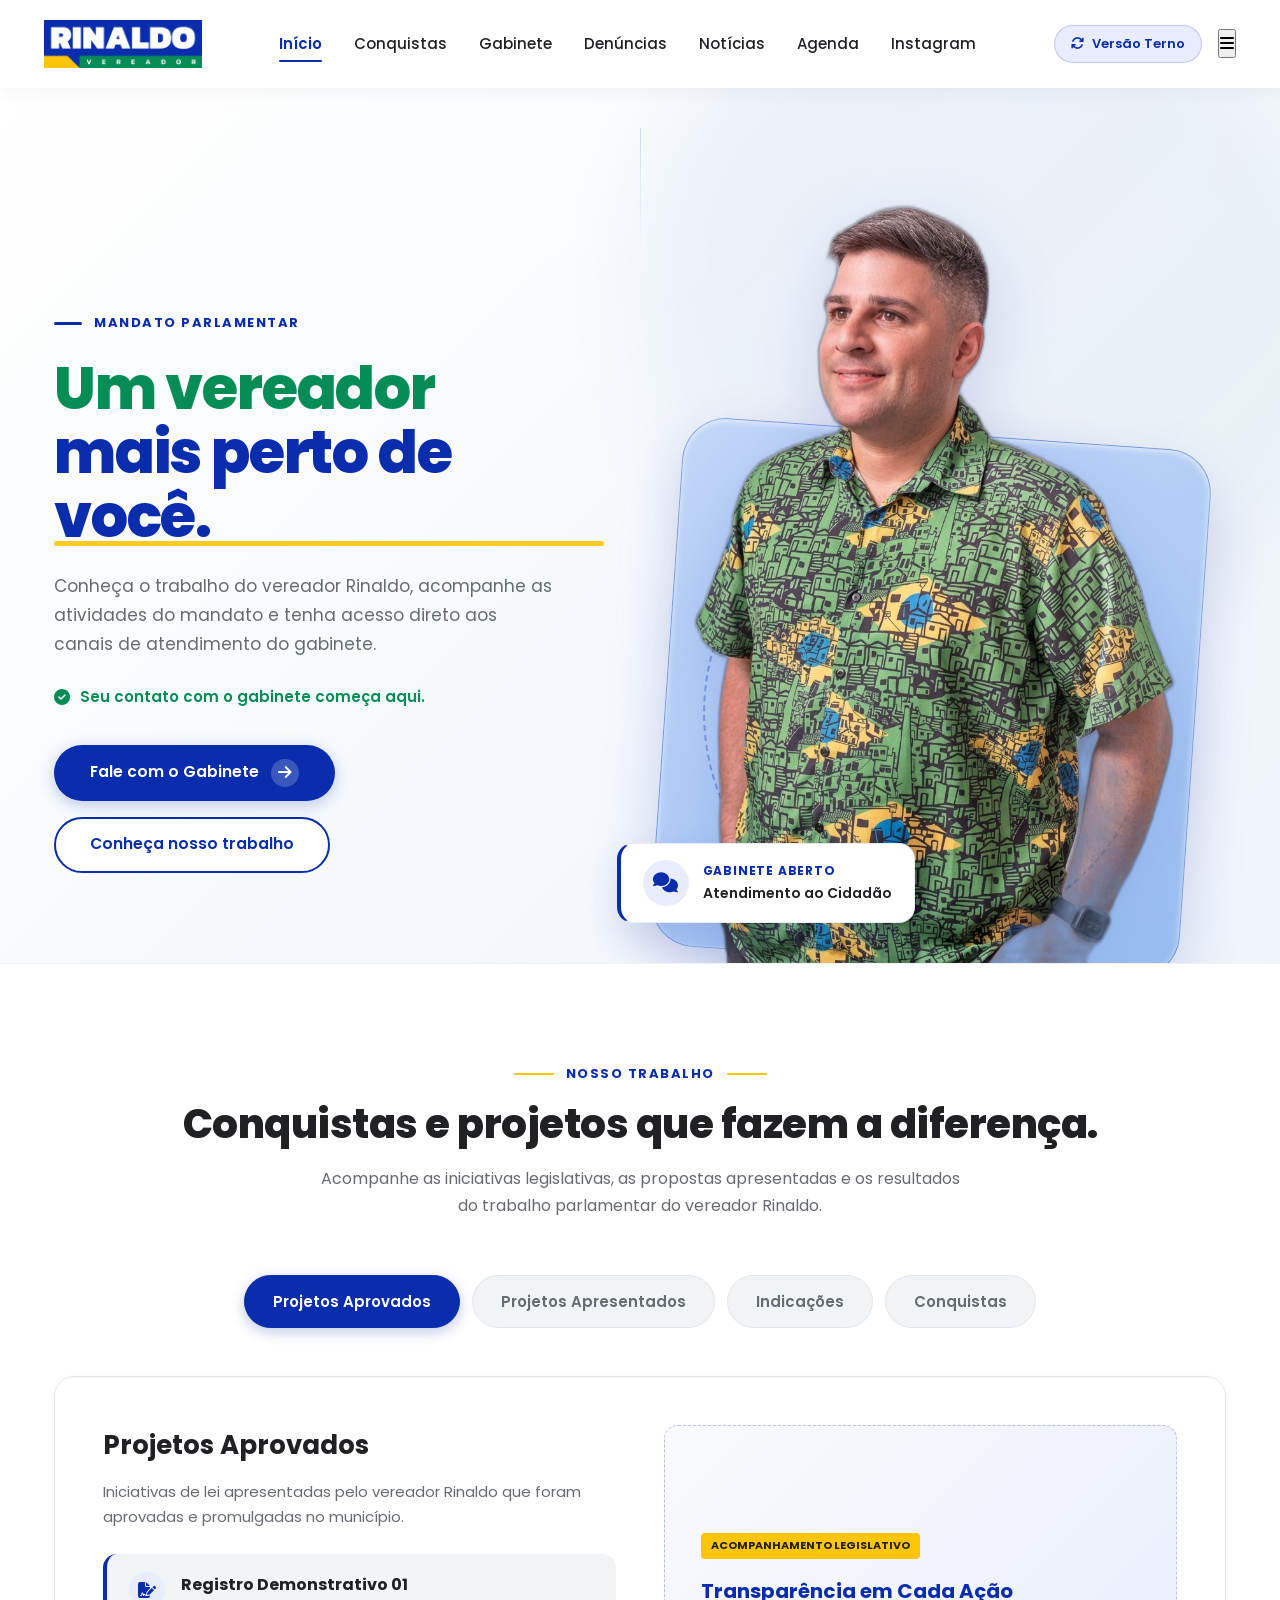
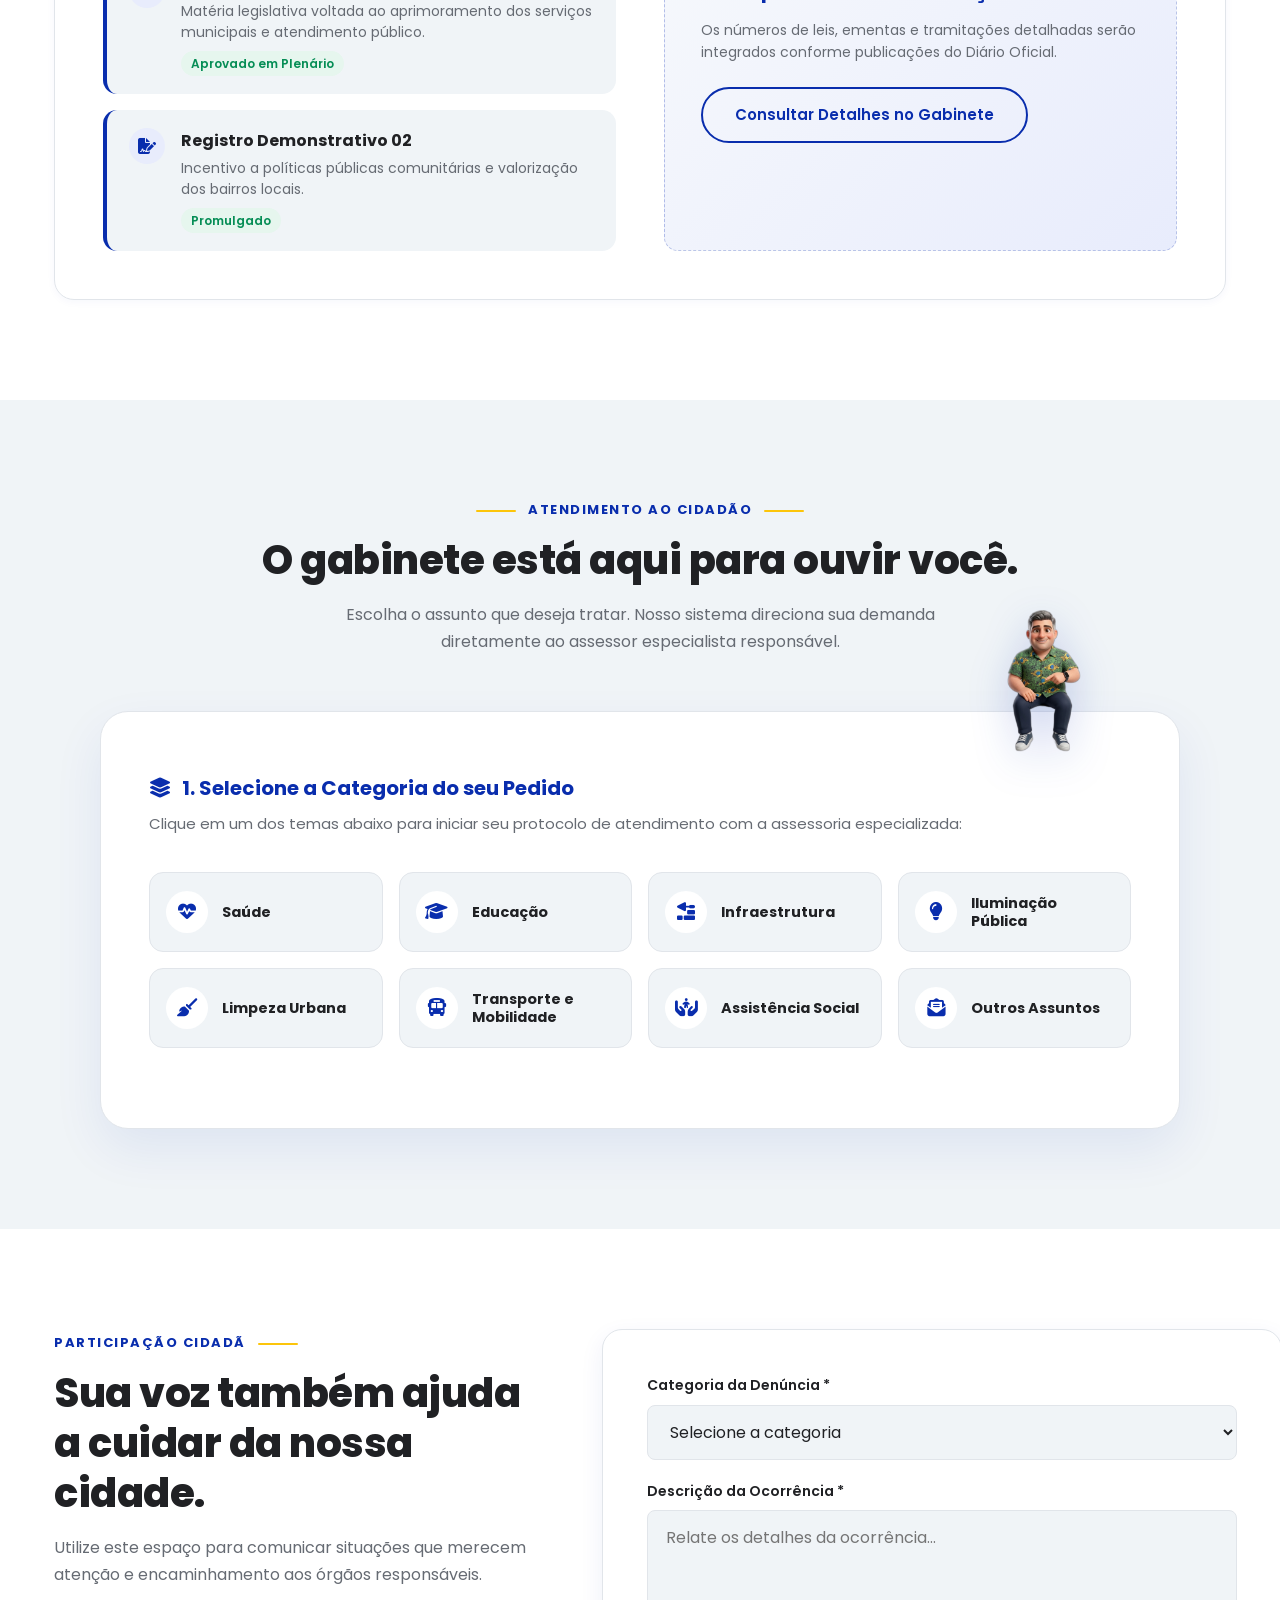
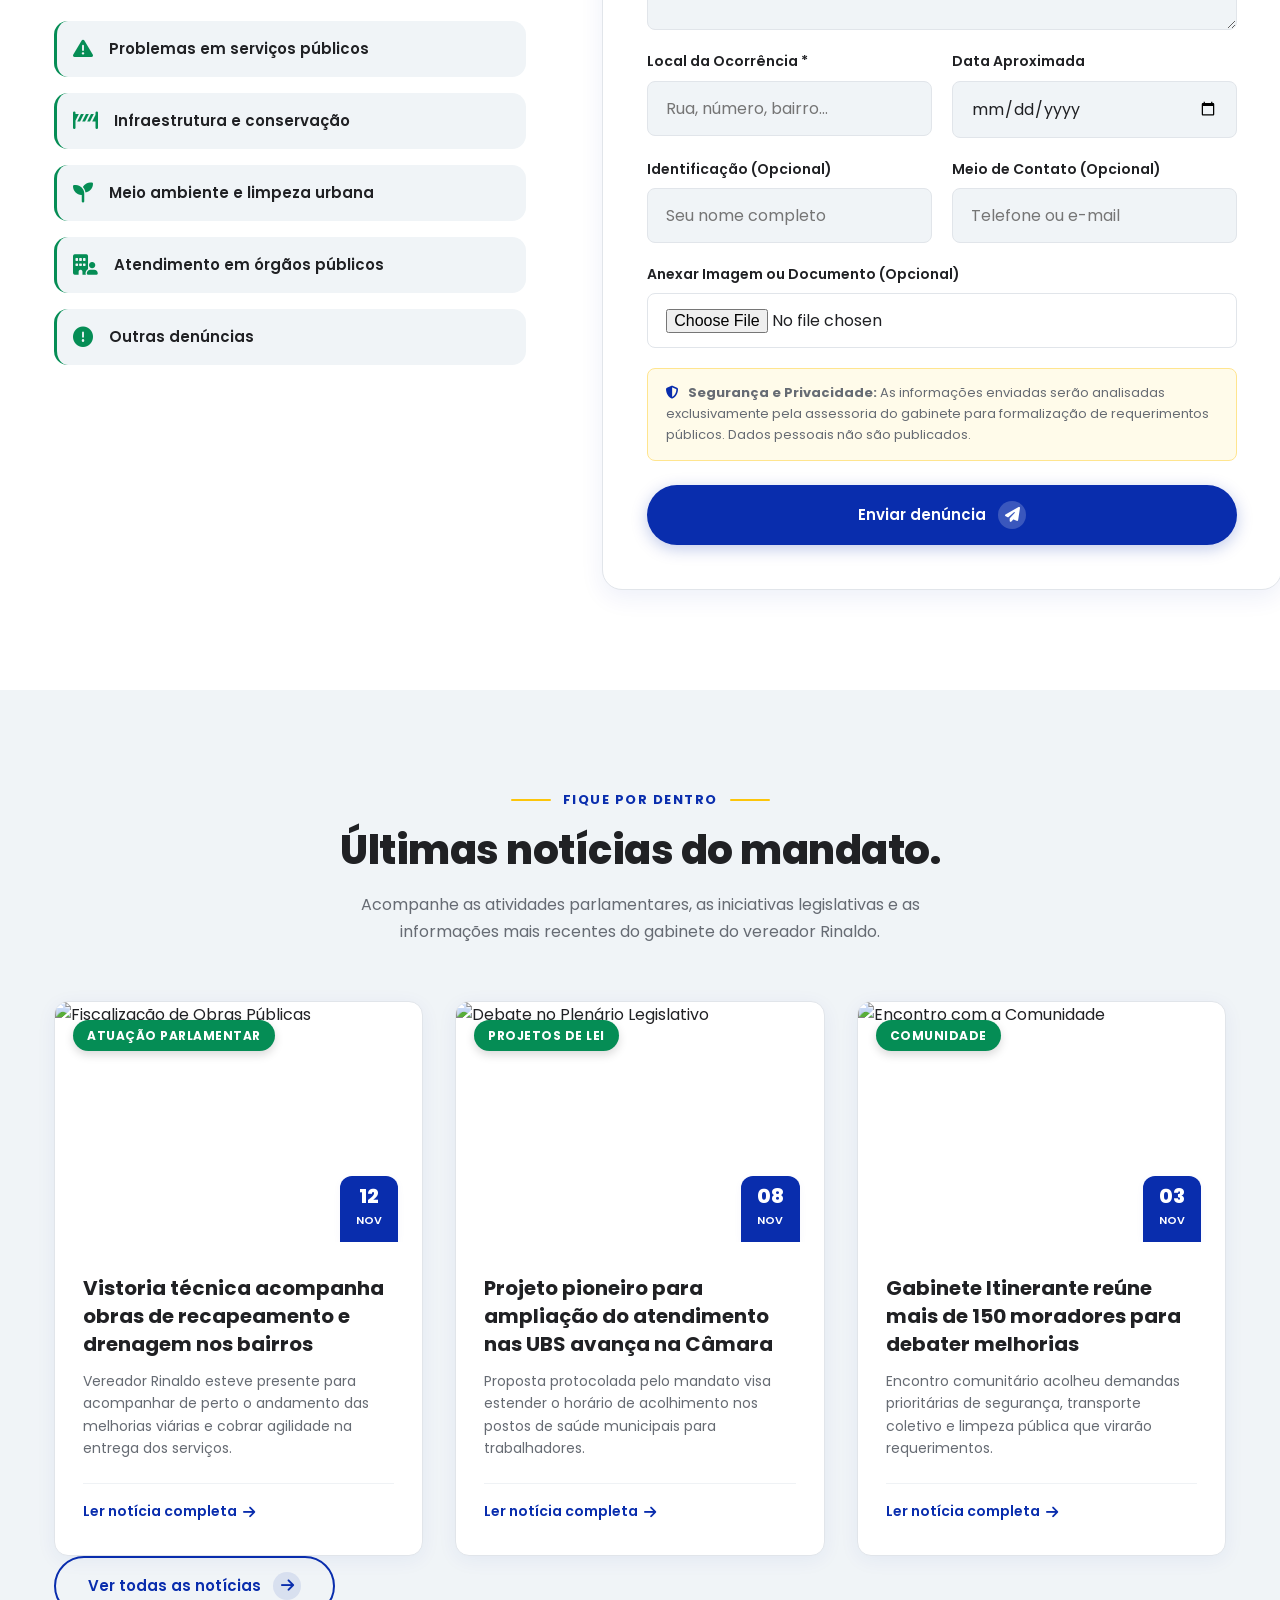
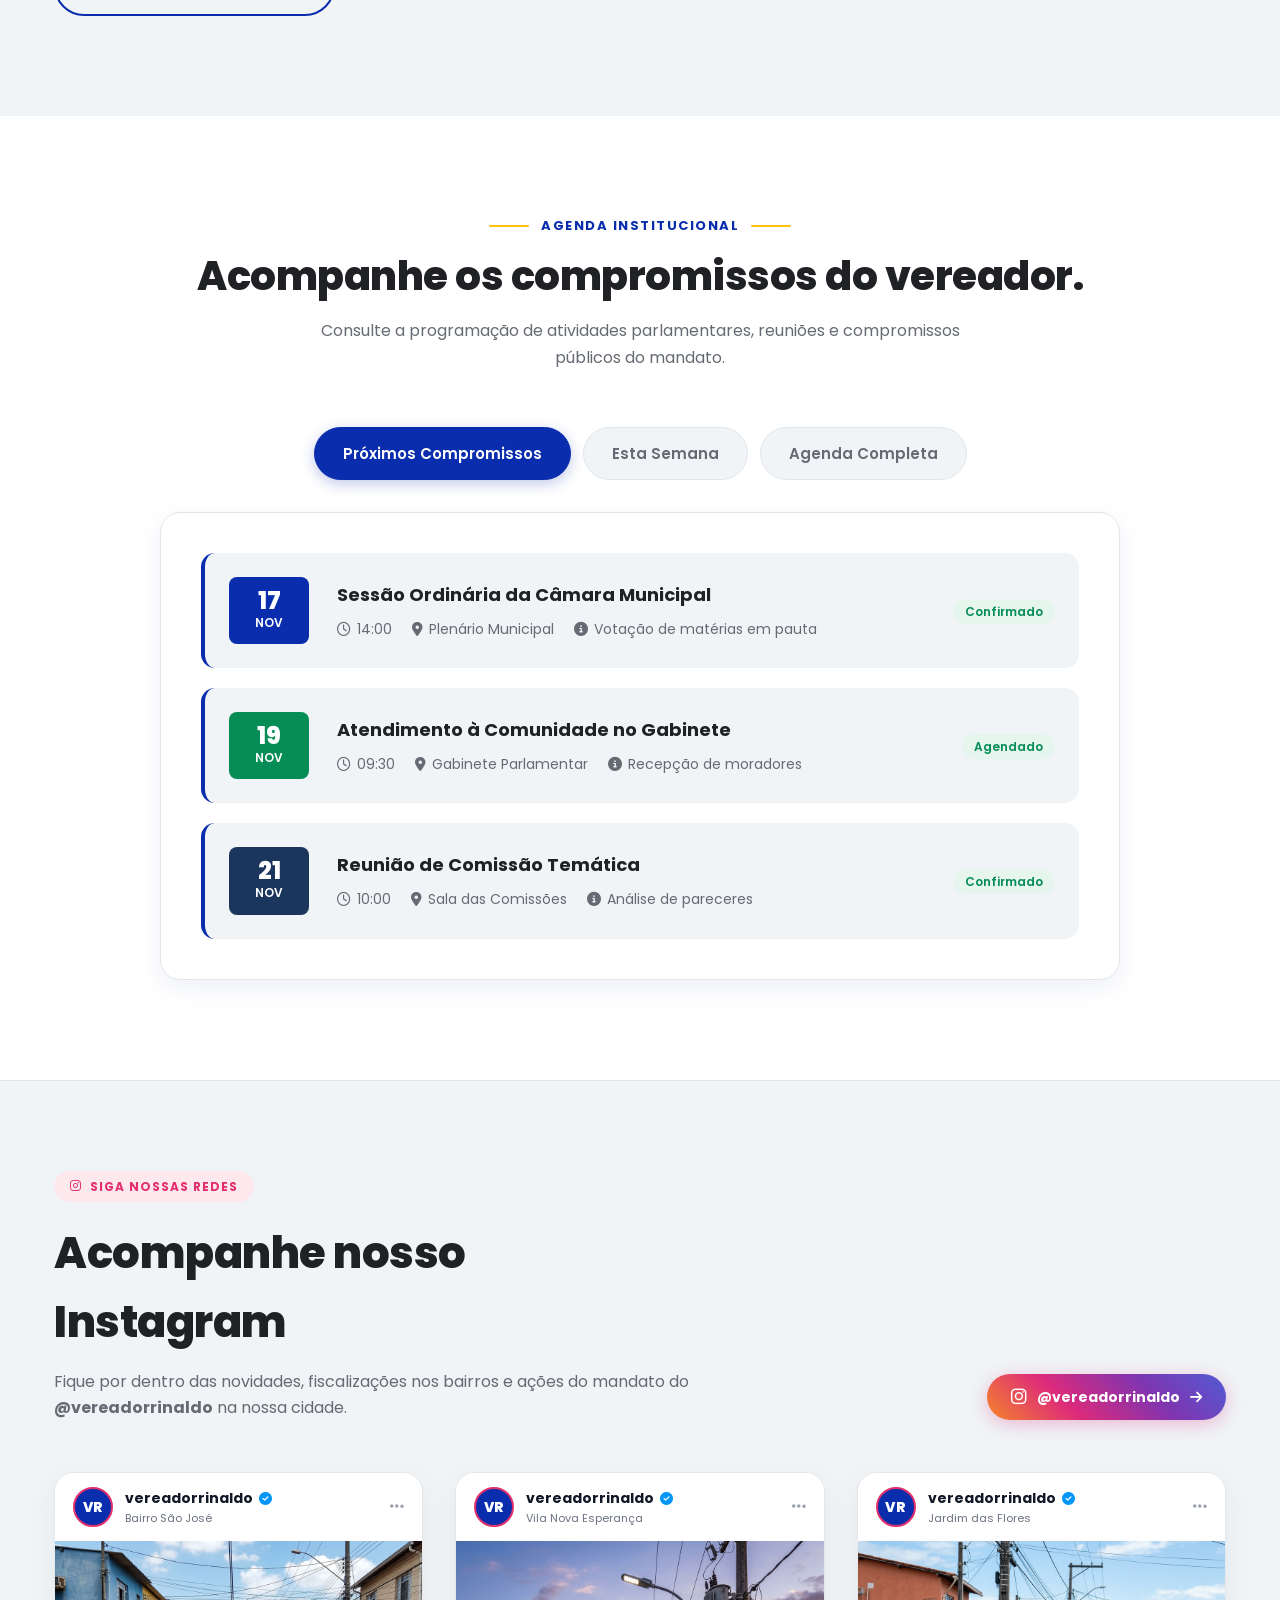
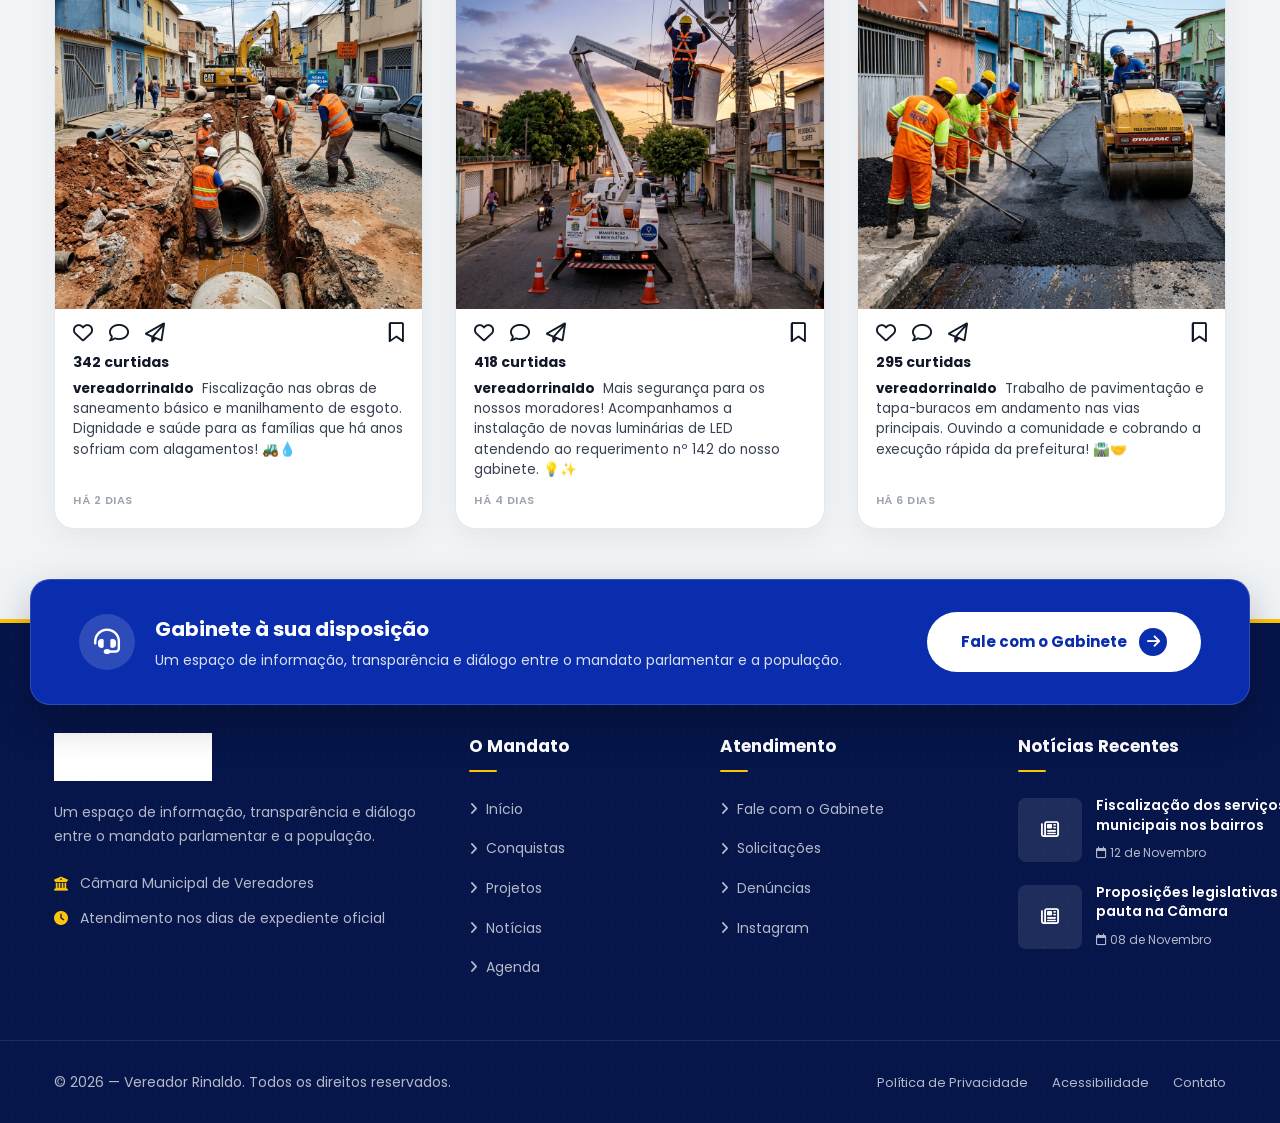
==== commit 099a7cd4: "feat: Aplica mascote 3D com a camisa de casinhas verde na versao popular.html" ====
--- a/popular.html
+++ b/popular.html
@@ -291,10 +291,10 @@
           </p>
         </div>
 
-        <!-- Moldura Interativa com o Mascote 3D Sentado no Topo -->
+        <!-- Moldura Interativa com o Mascote 3D Popular Sentado no Topo -->
         <div class="gabinete-funnel-wrapper">
-          <!-- Mascote 3D Oficial Perched no Topo com Transparência Real -->
-          <img src="assets/images/mascote-rinaldo-sentado-sem-fundo.png" alt="Mascote 3D Rinaldo Atendimento" class="mascote-top-perched">
+          <!-- Mascote 3D Oficial com Camisa Comunitaria de Casinhas Verde -->
+          <img src="assets/images/mascote-rinaldo-popular-sentado-sem-fundo.png" alt="Mascote 3D Rinaldo Atendimento Popular" class="mascote-top-perched">
 
           <div class="funnel-intro-box">
             <h3 class="funnel-step-title">
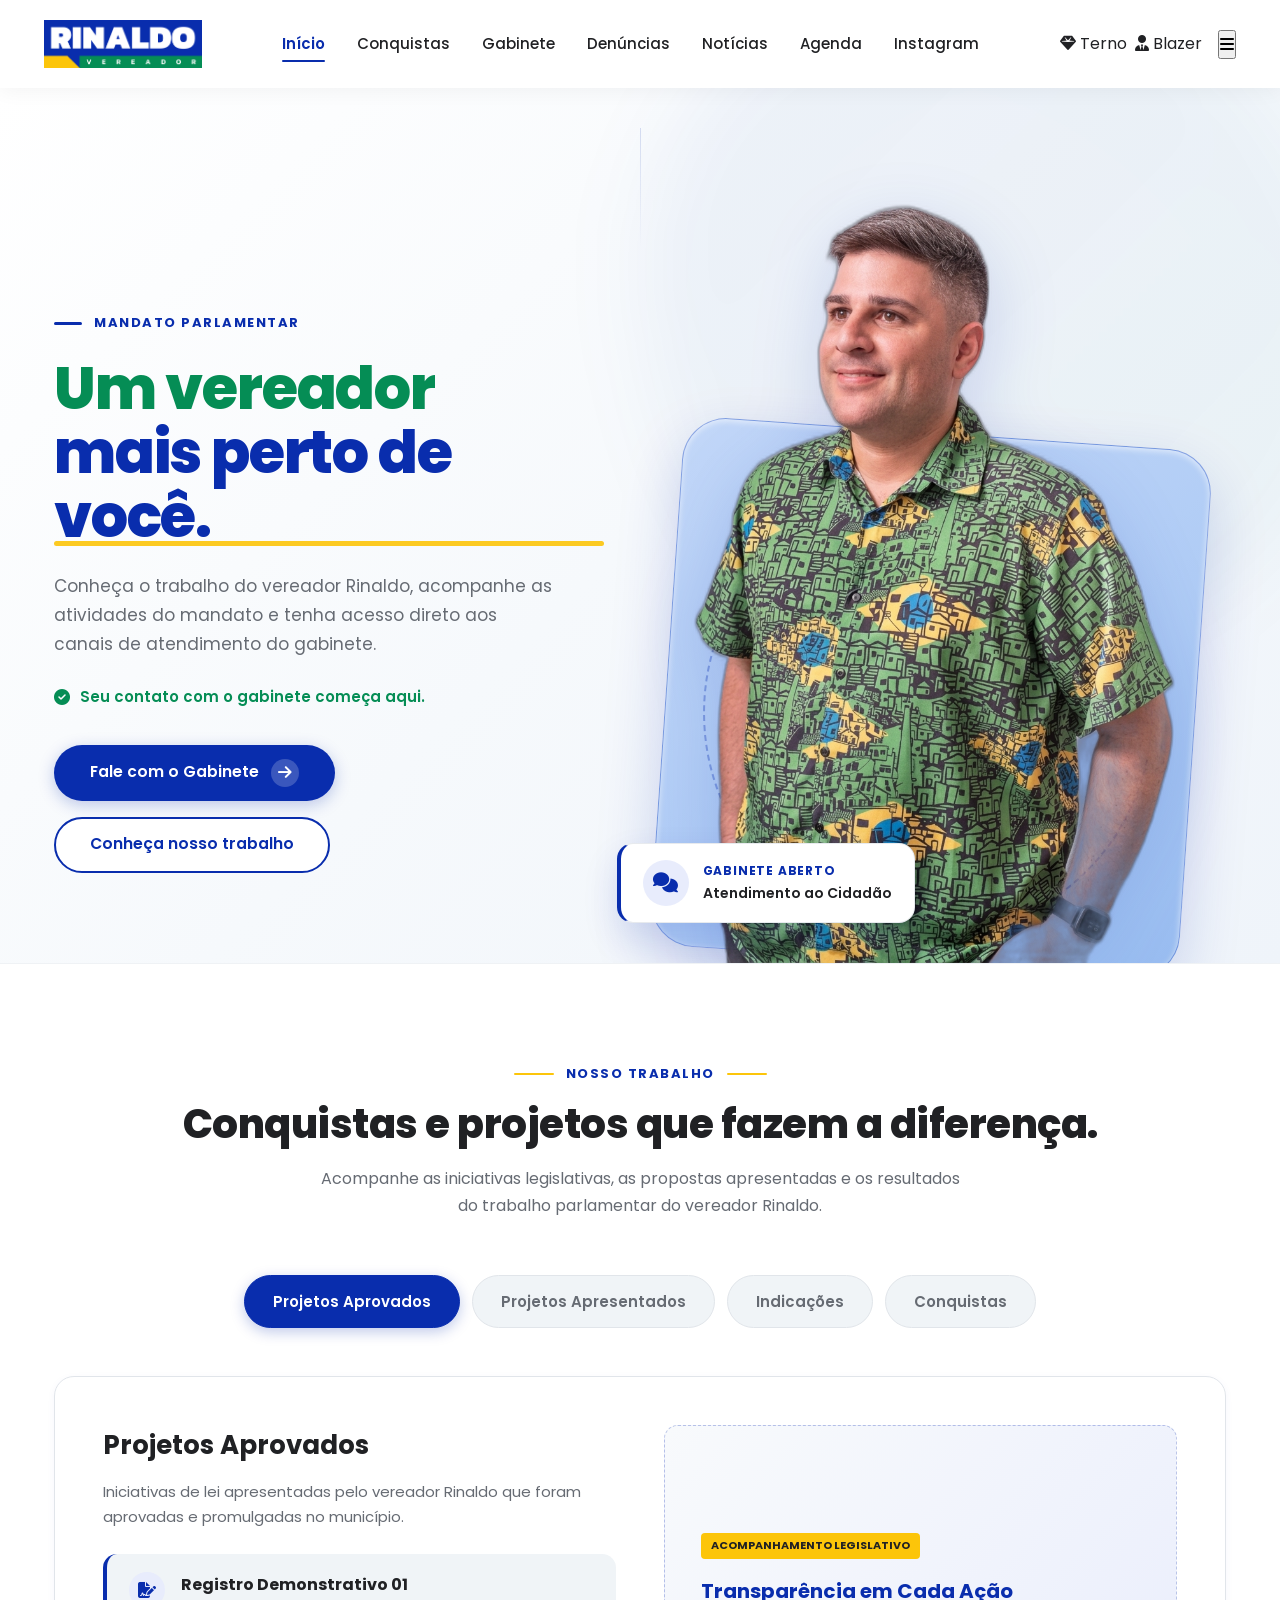
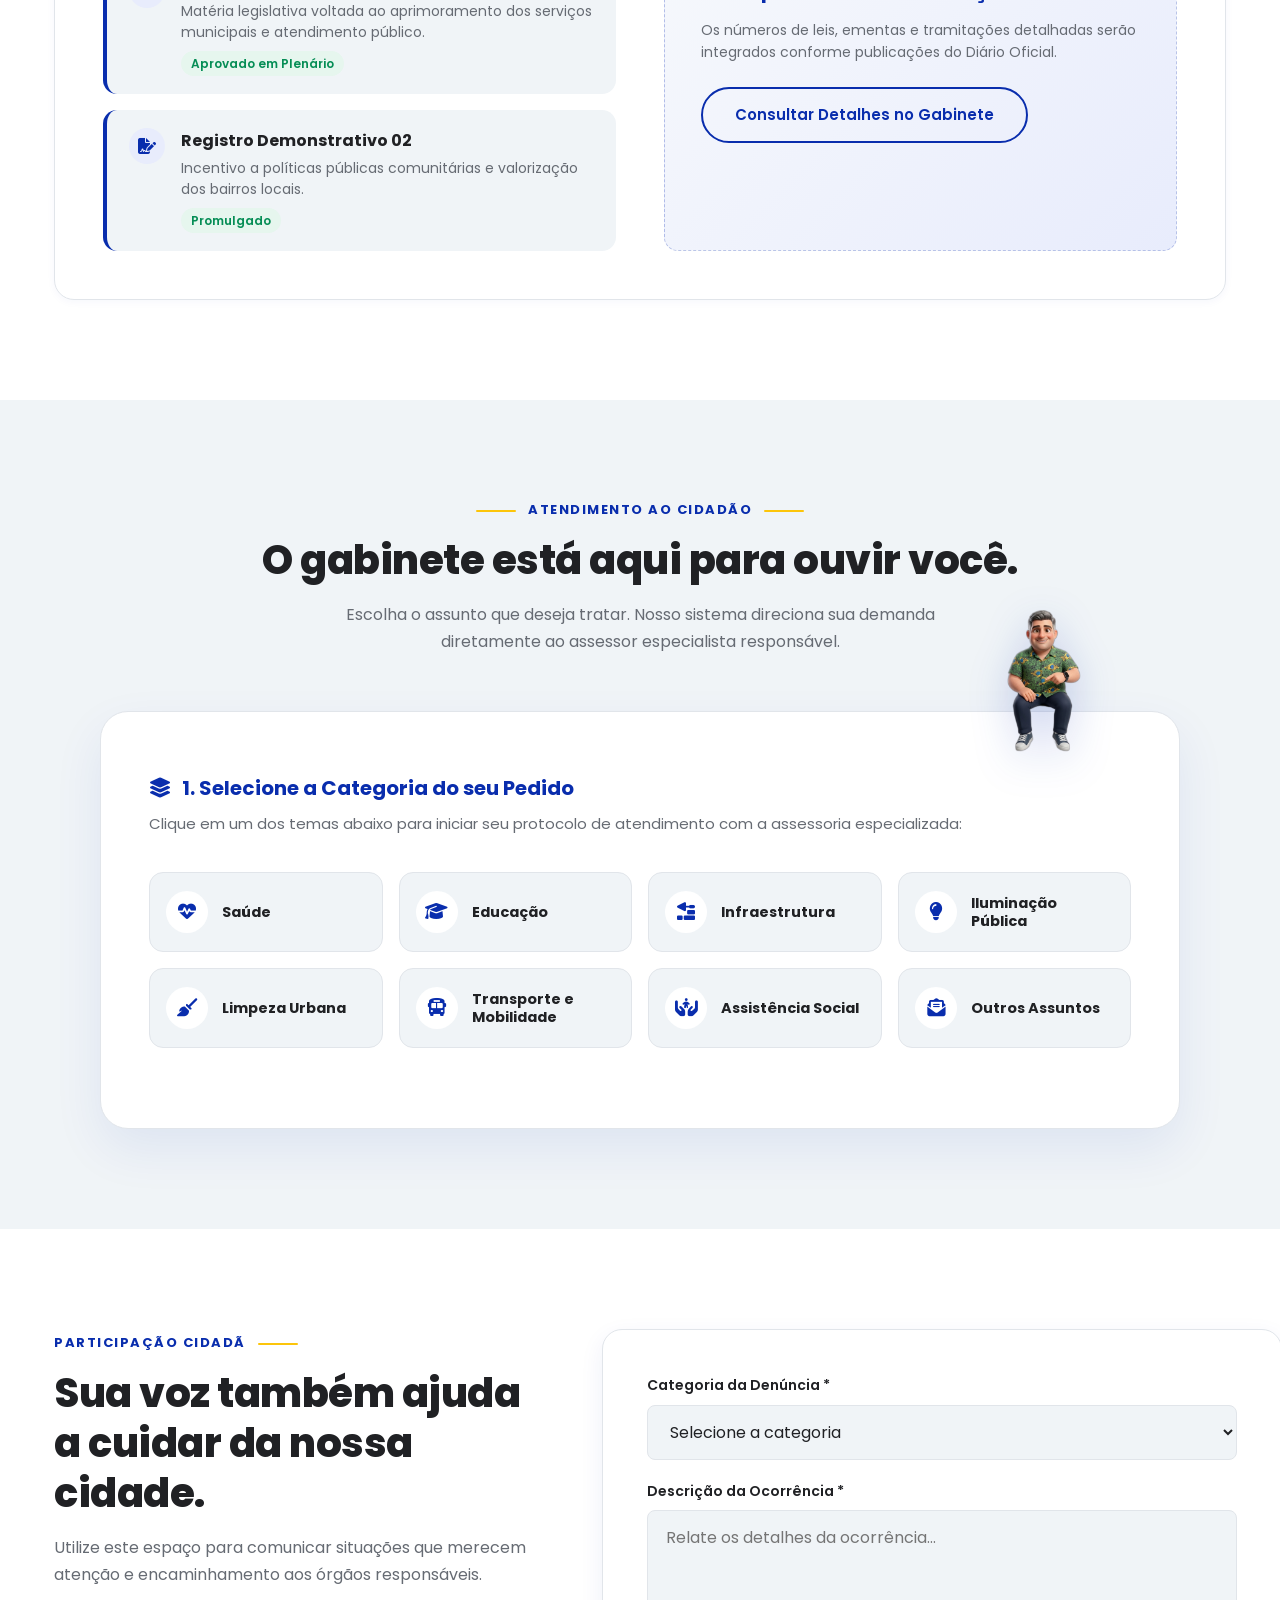
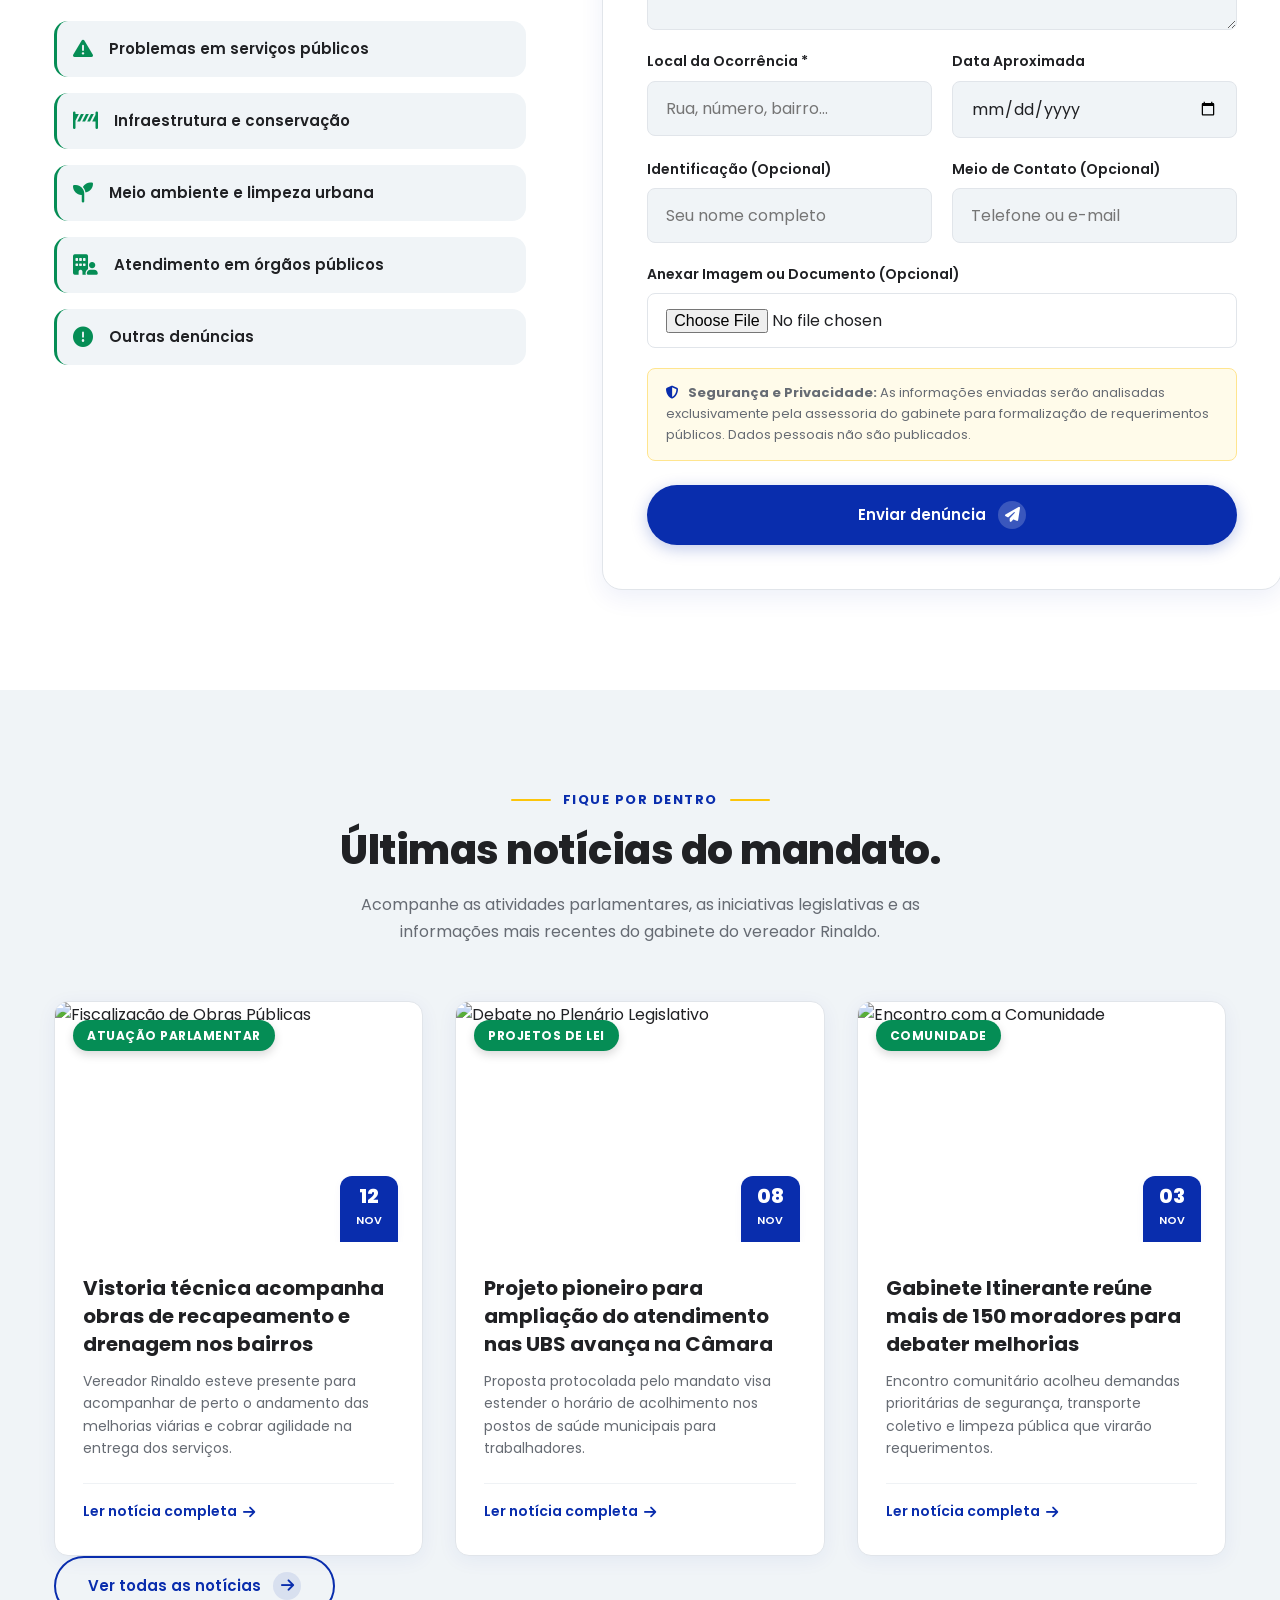
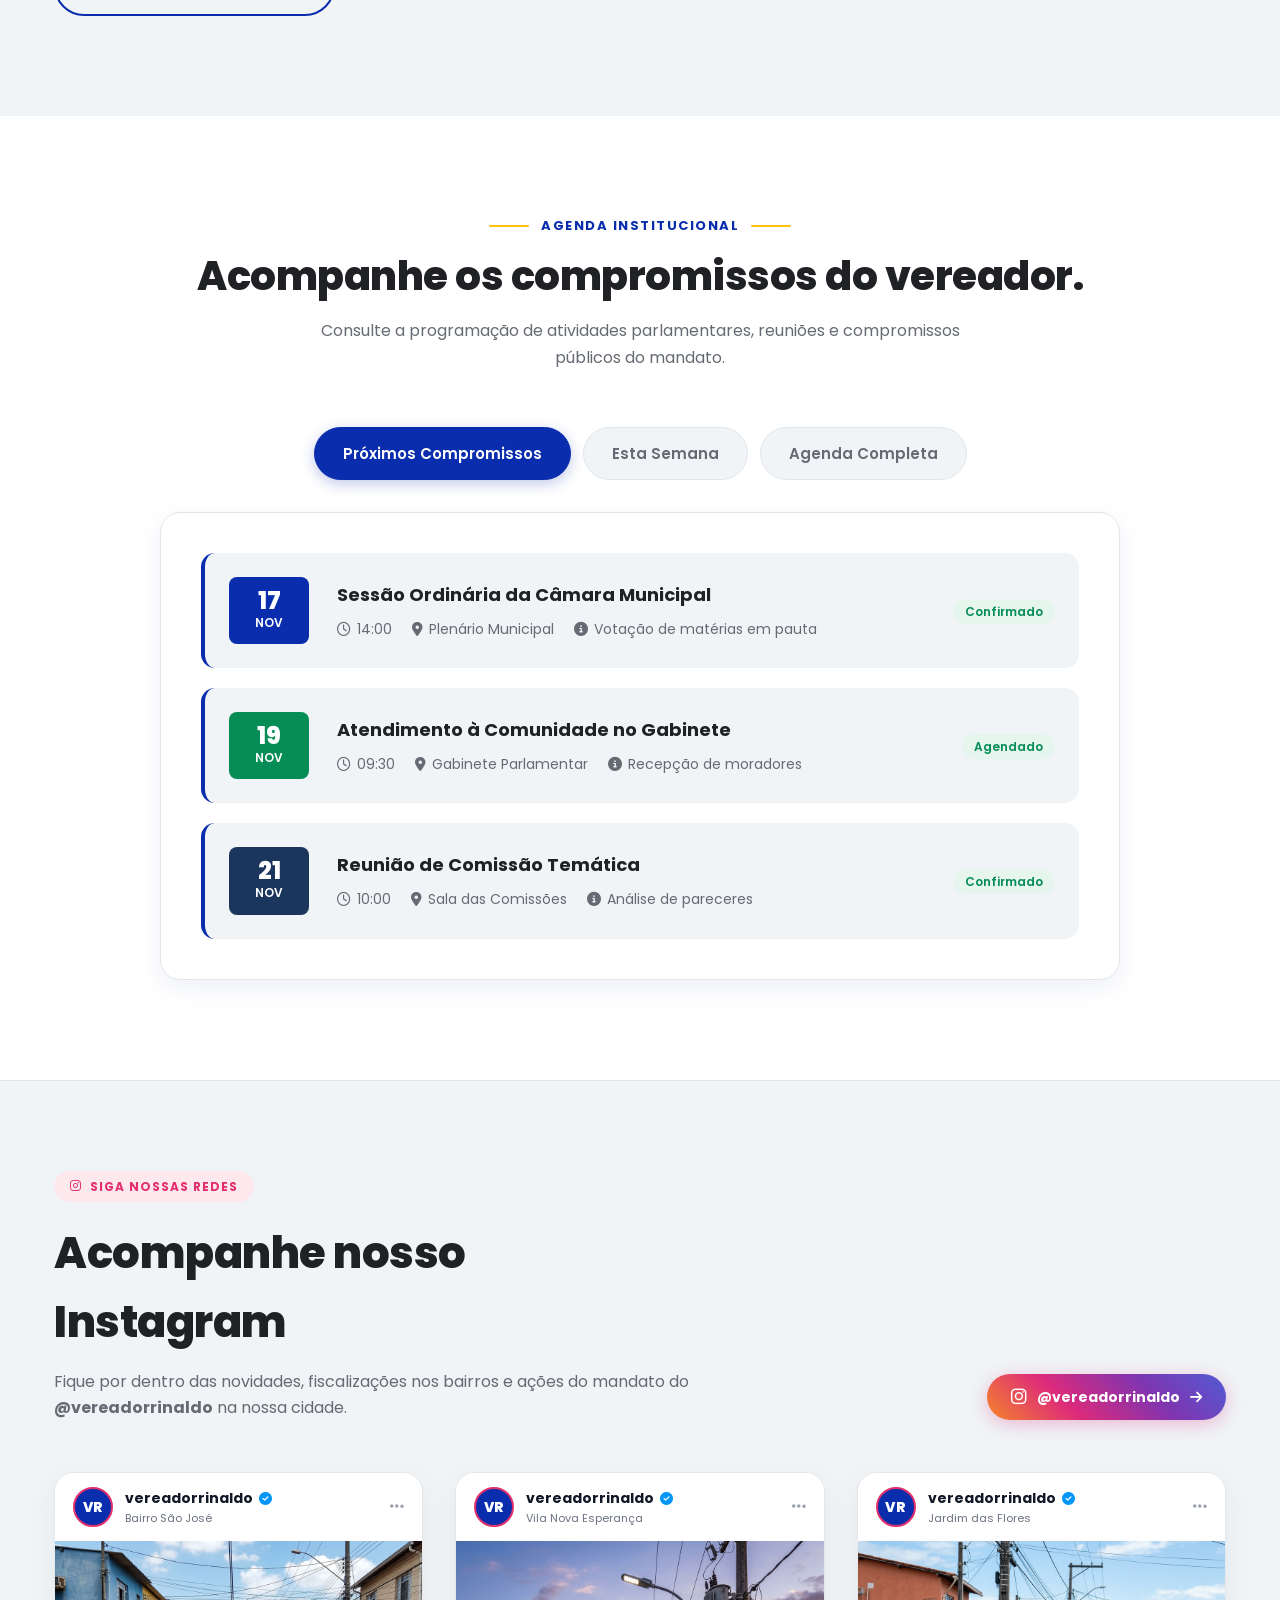
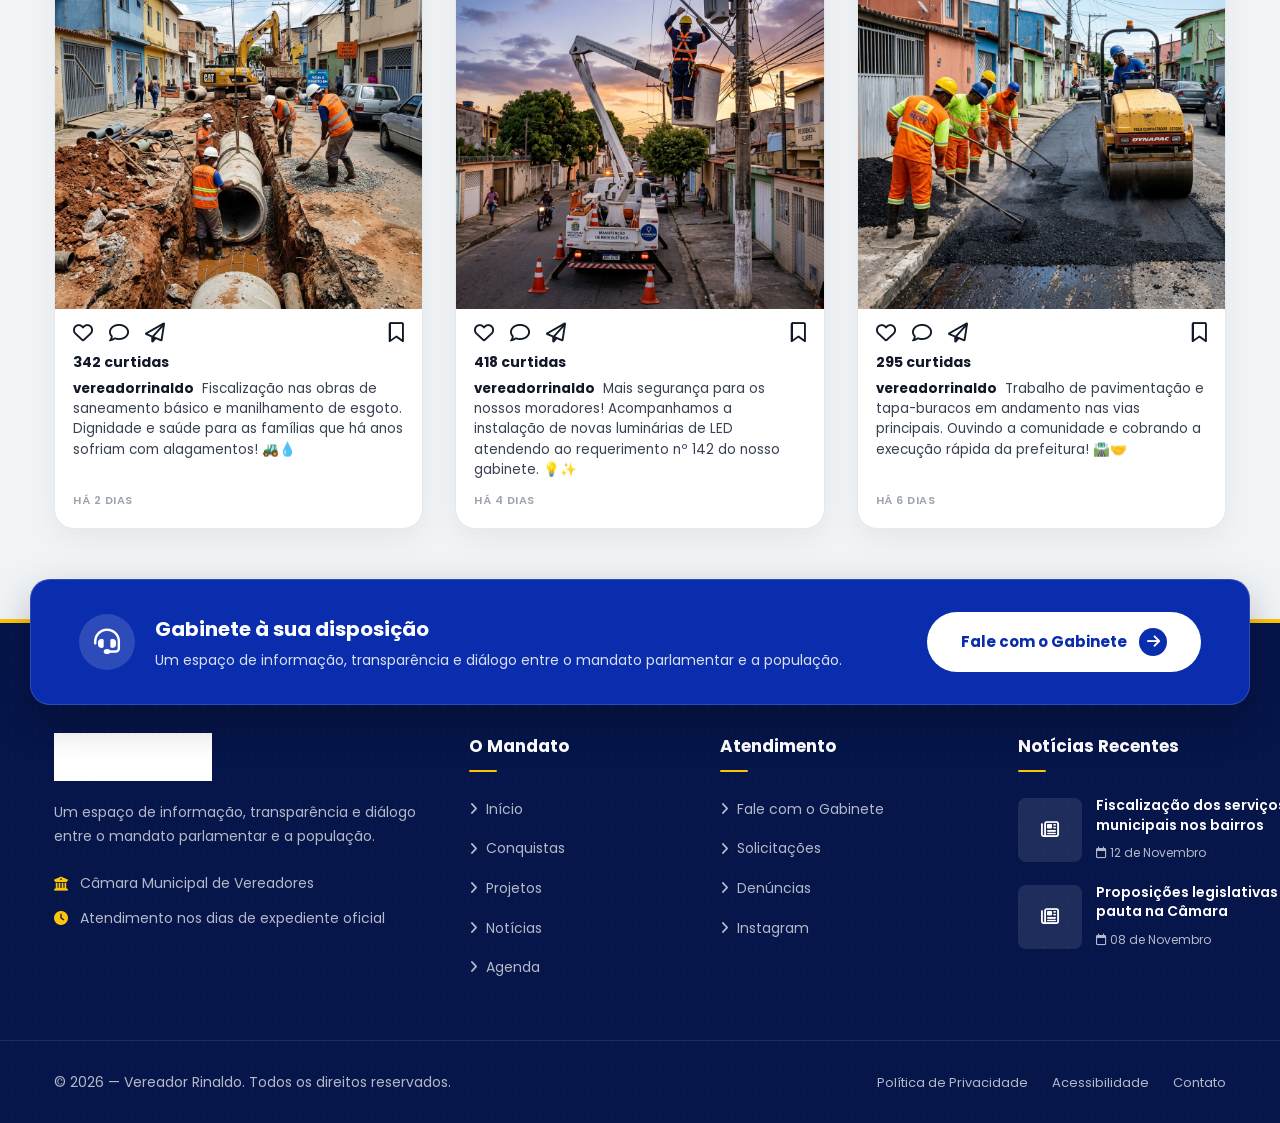
==== commit 03e87a75: "feat: Cria a 3a opcao esporte-fino.html com Rinaldo e Mascote de blazer esporte fino e integracao do" ====
--- a/popular.html
+++ b/popular.html
@@ -44,10 +44,11 @@
       </nav>
 
       <div class="header-actions">
-        <!-- Seletor Discreto de Versão para Apresentação -->
-        <a href="index.html" class="btn-version-switcher" title="Alternar para Versão Terno">
-          <i class="fa-solid fa-arrows-rotate"></i> Versão Terno
-        </a>
+        <!-- Seletor Discreto de 3 Versões para Apresentação -->
+        <div class="version-switch-group">
+          <a href="index.html" class="btn-version-switcher" title="Versão Terno"><i class="fa-solid fa-gem"></i> Terno</a>
+          <a href="esporte-fino.html" class="btn-version-switcher" title="Versão Blazer"><i class="fa-solid fa-user-tie"></i> Blazer</a>
+        </div>
         <button class="mobile-menu-toggle" id="mobileMenuToggle" aria-label="Abrir Menu" aria-expanded="false">
           <i class="fa-solid fa-bars"></i>
         </button>
--- a/assets/css/style.css
+++ b/assets/css/style.css
@@ -293,8 +293,11 @@
   box-shadow: 0 4px 14px rgba(9, 45, 173, 0.2);
 }
 
-/* Seletor Discreto de Versão para Apresentação */
-.btn-version-switcher {
+.version-switch-group {
+  display: flex;
+  align-items: center;
+  gap: 8px;
+}
   display: inline-flex;
   align-items: center;
   gap: 8px;
